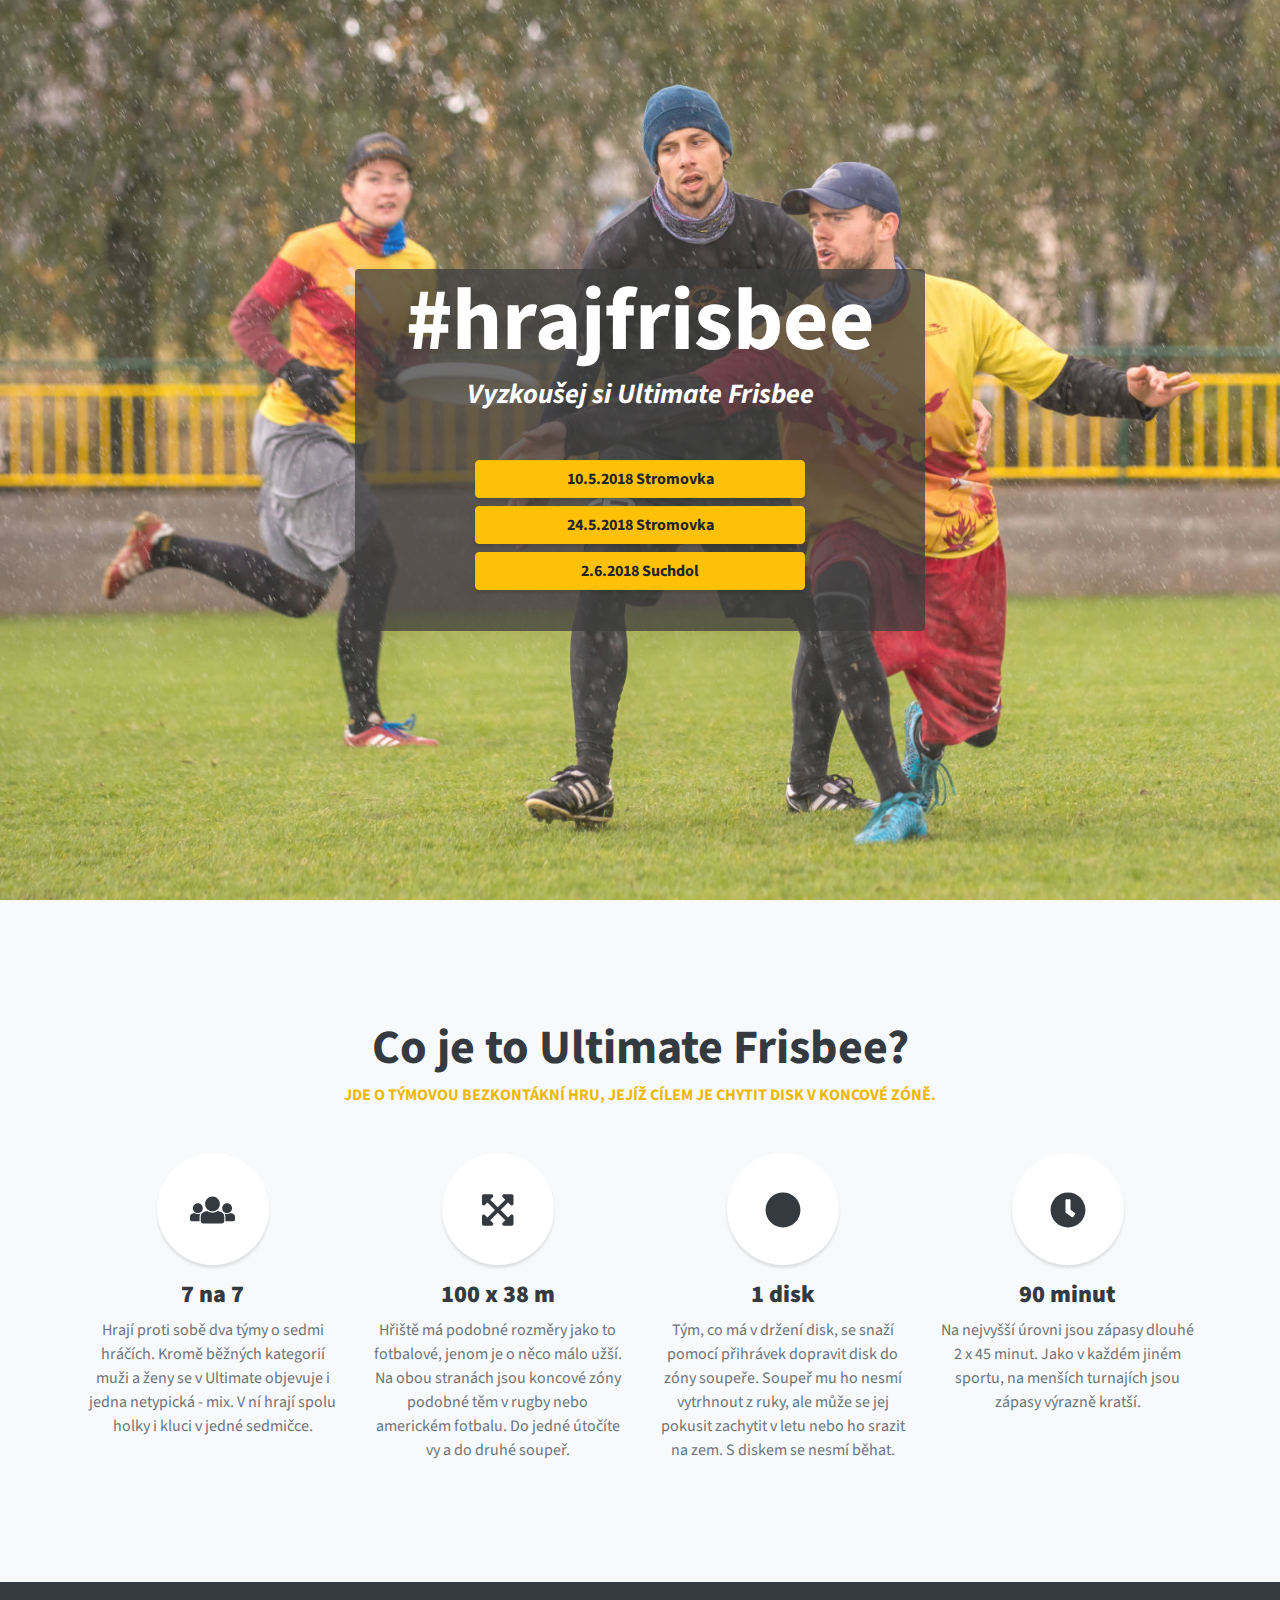
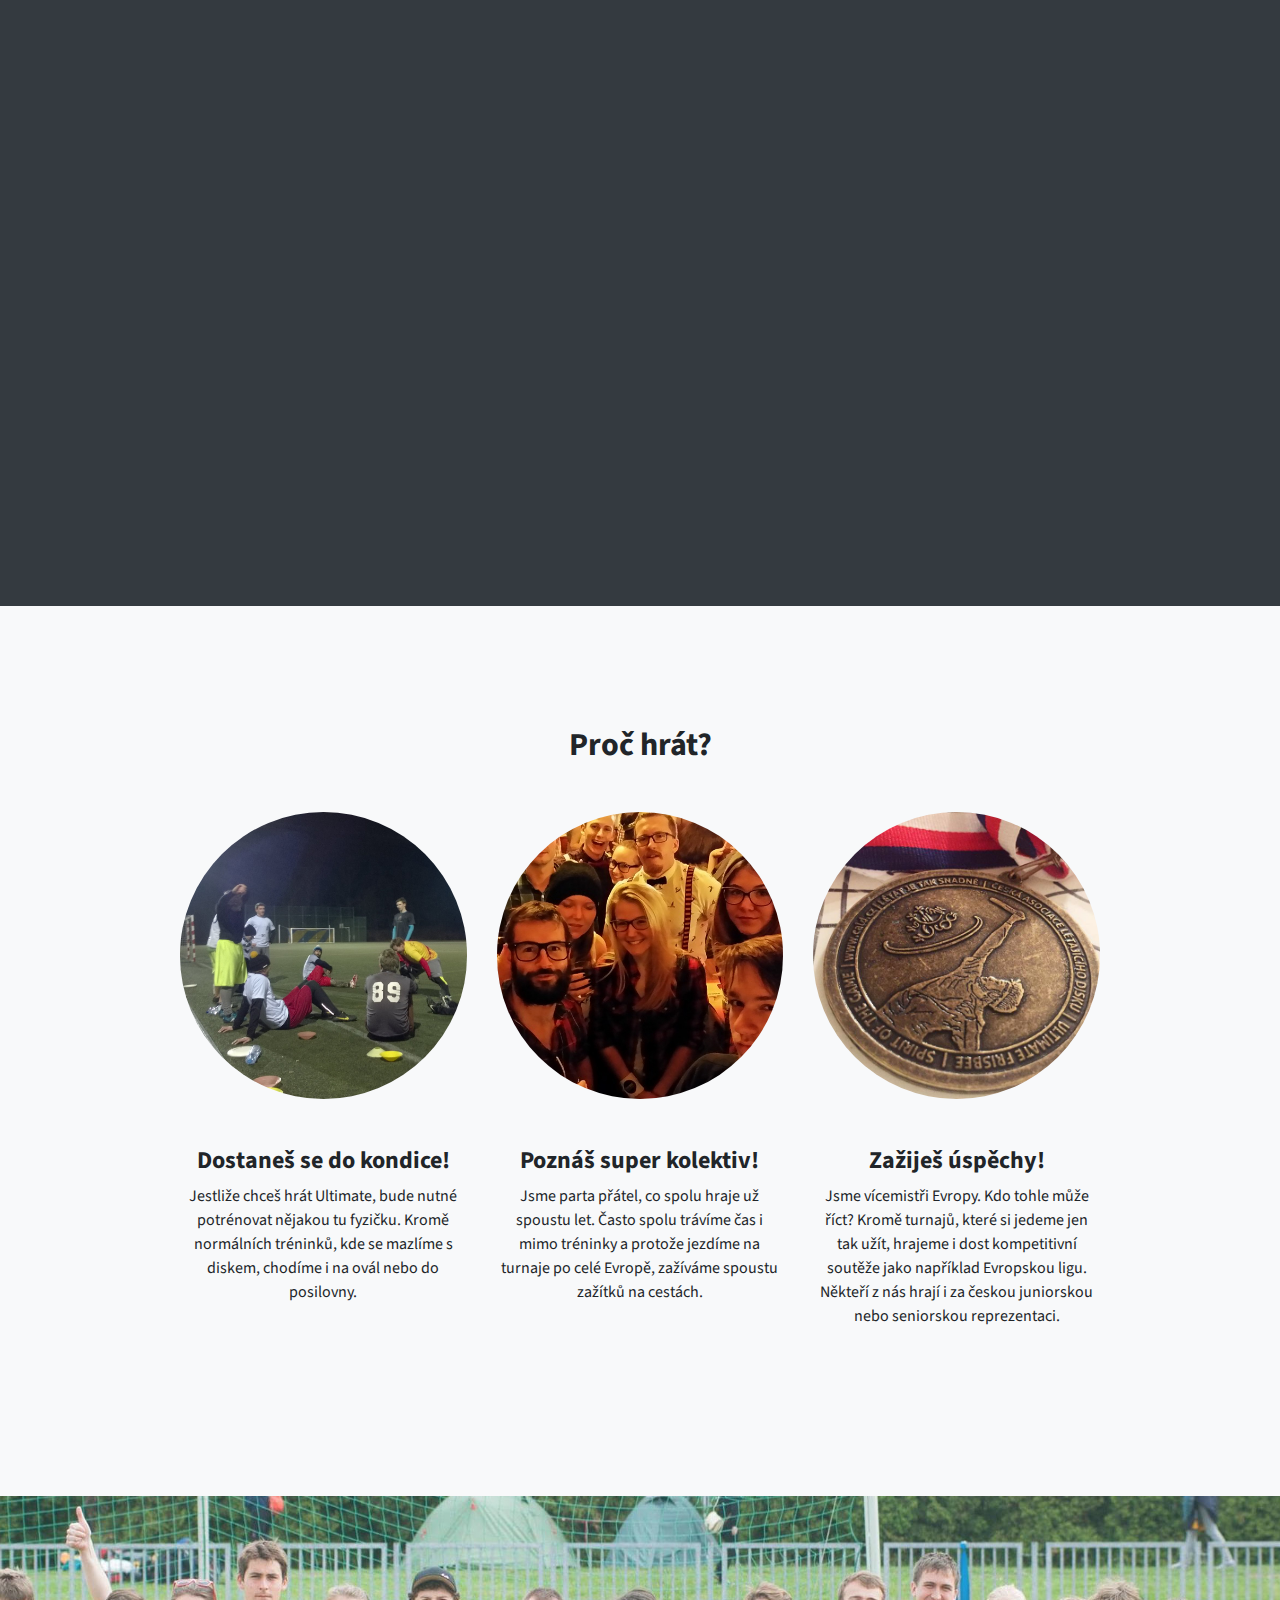
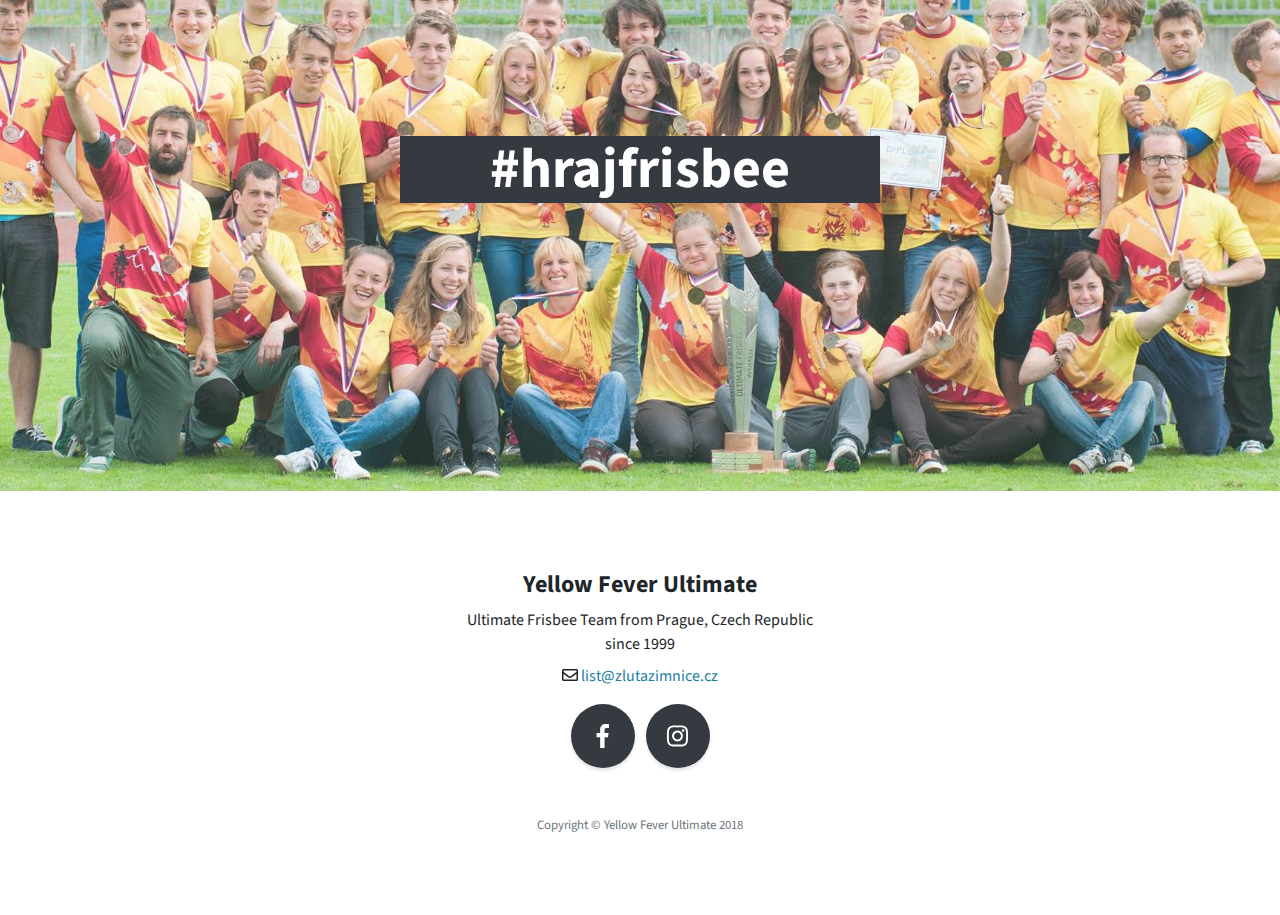
==== index.html @ 830d644f "Add sqlAlchemy database support for saving Prospects" ====
<!DOCTYPE html>
<html lang="en">

  <head>

    <meta charset="utf-8">
    <meta name="viewport" content="width=device-width, initial-scale=1, shrink-to-fit=no">
    <meta name="description" content="">
    <meta name="author" content="">

    <title>#hrajfrisbee</title>

    <!-- Bootstrap Core CSS -->
    <link href="vendor/bootstrap/css/bootstrap.min.css" rel="stylesheet">

    <!-- Custom Fonts -->
    <link href="vendor/font-awesome/css/font-awesome.min.css" rel="stylesheet" type="text/css">
    <link href="https://fonts.googleapis.com/css?family=Source+Sans+Pro:300,400,700,300italic,400italic,700italic" rel="stylesheet" type="text/css">

    <!-- Awesome icons -->
    <script defer src="js/fontawesome-all.js"></script>

    <!-- Custom CSS -->
    <link href="css/stylish-portfolio.min.css" rel="stylesheet">
    <link href="css/custom.css" rel="stylesheet">

  </head>

  <body id="page-top">
  
    <!-- Navigation -->
    <!-- <a class="menu-toggle rounded" href="#">
      <i class="fa fa-bars"></i>
    </a>
    <nav id="sidebar-wrapper">
      <ul class="sidebar-nav">
        <li class="sidebar-brand">
          <a class="js-scroll-trigger" href="#page-top">#hrajfrisbee</a>
        </li>
        <li class="sidebar-nav-item">
          <a class="js-scroll-trigger" href="#page-top">Home</a>
        </li>
        <li class="sidebar-nav-item">
          <a class="js-scroll-trigger" href="#about">About</a>
        </li>
        <li class="sidebar-nav-item">
          <a class="js-scroll-trigger" href="#services">Services</a>
        </li>
        <li class="sidebar-nav-item">
          <a class="js-scroll-trigger" href="#portfolio">Portfolio</a>
        </li>
        <li class="sidebar-nav-item">
          <a class="js-scroll-trigger" href="#contact">Contact</a>
        </li>
      </ul>
    </nav> -->

    <!-- Header -->
    <header class="masthead d-flex">
      <div class="container text-center text-white my-auto">
        <div class="row">
          <div class="col-lg-6 offset-lg-3 rounded" style="background-color: rgba(63, 63, 63, 0.75);">
            <h1 class="mb-1">#hrajfrisbee</h1>
            <h3 class="mb-5">
              <em>Vyzkoušej si Ultimate Frisbee</em>
            </h3>
            <!-- <a class="btn btn-dark btn-xl js-scroll-trigger" href="#about">Chci se zúčastnit</a> -->
            <h3 class="mt-5 col-md-8 offset-md-2">
              <button type="button" class="btn btn-warning btn-block" data-toggle="modal" data-target="#stromovka1">
                10.5.2018 Stromovka
              </button>
              <button type="button" class="btn btn-warning btn-block" data-toggle="modal" data-target="#stromovka2">
                24.5.2018 Stromovka
              </button>
              <button type="button" class="btn btn-warning btn-block" data-toggle="modal" data-target="#suchdol1">
                2.6.2018 Suchdol
              </button>
              <br>
            </h3>
           </div>
        </div>
      </div>
      <div class="overlay"></div>
    </header>

    <!-- About -->
    <section class="content-section bg-light text-dark text-center" id="about">
      <div class="container">
        <div class="content-section-heading">
          <h2>Co je to Ultimate Frisbee?</h2>
          <h3 class="text-secondary mb-5">Jde o týmovou bezkontákní hru, jejíž cílem je chytit disk v koncové zóně.</h3>
        </div>
        <div class="row">
          <div class="col-lg-3 col-md-6 mb-5 mb-lg-0">
            <span class="service-icon rounded-circle mx-auto mb-3 text-dark">
              <i class="fas fa-users"></i>
            </span>
            <h4>
              <strong>7 na 7</strong>
            </h4>
            <p class="text-muted mb-0">
              Hrají proti sobě dva týmy o sedmi hráčích. Kromě běžných kategorií muži a ženy se v Ultimate objevuje i jedna netypická - mix. V ní hrají spolu holky i kluci v jedné sedmičce.
            </p>
          </div>
          <div class="col-lg-3 col-md-6 mb-5 mb-lg-0">
            <span class="service-icon rounded-circle mx-auto mb-3 text-dark">
              <i class="fas fa-expand-arrows-alt"></i>
            </span>
            <h4>
              <strong>100 x 38 m</strong>
            </h4>
            <p class="text-muted mb-0">
              Hřiště má podobné rozměry jako to fotbalové, jenom je o něco málo užší. Na obou stranách jsou koncové zóny podobné těm v rugby nebo americkém fotbalu. Do jedné útočíte vy a do druhé soupeř.
              </p>
          </div>
          <div class="col-lg-3 col-md-6 mb-5 mb-md-0">
            <span class="service-icon rounded-circle mx-auto mb-3 text-dark">
              <i class="fas fa-circle"></i>
            </span>
            <h4>
              <strong>1 disk</strong>
            </h4>
            <p class="text-muted mb-0">
              Tým, co má v držení disk, se snaží pomocí přihrávek dopravit disk do zóny soupeře. Soupeř mu ho nesmí vytrhnout z ruky, ale může se jej pokusit zachytit v letu nebo ho srazit na zem. S diskem se nesmí běhat.
            </p>
          </div>
          <div class="col-lg-3 col-md-6">
            <span class="service-icon rounded-circle mx-auto mb-3 text-dark">
              <i class="fas fa-clock"></i>
            </span>
            <h4>
              <strong>90 minut</strong>
            </h4>
            <p class="text-muted mb-0">
              Na nejvyšší úrovni jsou zápasy dlouhé 2 x 45 minut. Jako v každém jiném sportu, na menších turnajích jsou zápasy výrazně kratší.
            </p>
          </div>
        </div>
      </div>
    </section>

    <!-- Video -->
    <section class="bg-dark">
      <div class="container">
        <div class="embed-responsive embed-responsive-16by9">
          <iframe class="embed-responsive-item" src="https://www.youtube.com/embed/16XW2Y6loco" allowfullscreen></iframe>
        </div>
      </div>
    </section>

    <!-- Why -->
    <section class="content-section bg-light" id="about">
      <div class="container text-center">
        <div class="row">
          <div class="col-lg-10 mx-auto">
            <h2 class="mb-5">Proč hrát?</h2>
            <div class="row">
              <div class="col-lg-4">
                <img class="rounded-circle img-fluid mb-5" src="img/trenink.jpg">
                <h4>Dostaneš se do kondice!</h4>
                <p class="mb-5">
                  Jestliže chceš hrát Ultimate, bude nutné potrénovat nějakou tu fyzičku. Kromě normálních tréninků, kde se mazlíme s diskem, chodíme i na ovál nebo do posilovny.
                </p>
              </div>
              <div class="col-lg-4">
              <img class="rounded-circle img-fluid mb-5" src="img/party.jpg">
                <h4>Poznáš super kolektiv!</h4>
                <p class="mb-5">
                  Jsme parta přátel, co spolu hraje už spoustu let. Často spolu trávíme čas i mimo tréninky a protože jezdíme na turnaje po celé Evropě, zažíváme spoustu zažítků na cestách.
                </p>
              </div>
              <div class="col-lg-4">
              <img class="rounded-circle img-fluid mb-5" src="img/medal.jpg">
                <h4>Zažiješ úspěchy!</h4>
                <p class="mb-5">
                  Jsme vícemistři Evropy. Kdo tohle může říct? Kromě turnajů, které si jedeme jen tak užít, hrajeme i dost kompetitivní soutěže jako například Evropskou ligu. Někteří z nás hrají i za českou juniorskou nebo seniorskou reprezentaci.
                </p>
              </div>
            </div>
          </div>
        </div>
      </div>
    </section>

    <!-- Callout -->
    <section class="callout">
      <div class="container text-center">
        <h2 class="mx-auto mb-5 bg-dark text-white">#hrajfrisbee</h2>
      </div>
    </section>

    <!-- Footer -->
    <footer class="footer text-center">
      <div class="container">
        <h4>Yellow Fever Ultimate</h4>
        <p class="mb-2">Ultimate Frisbee Team from Prague, Czech Republic<br>since 1999<br></p>
        <p class="mb-3"><i class="far fa-envelope"></i> <a href="mailto:list@zlutazimnice.cz">list@zlutazimnice.cz</a></p>
        <ul class="list-inline mb-5">
          <li class="list-inline-item">
            <a class="social-link rounded-circle text-white bg-dark" href="https://www.facebook.com/yellowfeverultimate/" target="_blank">
              <i class="fab fa-facebook-f"></i>
            </a>
          </li>
          <li class="list-inline-item">
            <a class="social-link rounded-circle text-white bg-dark" href="https://www.instagram.com/yellowfeverultimate/" target="_blank">
              <i class="fab fa-instagram"></i>
            </a>
          </li>
        </ul>
        <p class="text-muted small mb-0">Copyright &copy; Yellow Fever Ultimate 2018</p>
      </div>
    </footer>

    <!-- Scroll to Top Button-->
    <a class="scroll-to-top rounded js-scroll-trigger" href="#page-top">
      <i class="fa fa-angle-up"></i>
    </a>

    <!-- Bootstrap core JavaScript -->
    <script src="vendor/jquery/jquery.min.js"></script>
    <script src="vendor/bootstrap/js/bootstrap.bundle.min.js"></script>

    <!-- Plugin JavaScript -->
    <script src="vendor/jquery-easing/jquery.easing.min.js"></script>

    <!-- Custom scripts for this template -->
    <script src="js/stylish-portfolio.min.js"></script>

  </body>

  <!-- Modals -->
  <div class="modal fade" id="stromovka1" tabindex="-1" role="dialog">
    <div class="modal-dialog" role="document">
      <form method="POST" action="/wanna-play">
        <div class="modal-content">
          <div class="modal-header">
            <h5 class="modal-title">Událost</h5>
            <button type="button" class="close" data-dismiss="modal" aria-label="Close">
              <span aria-hidden="true">&times;</span>
            </button>
          </div>
          <div class="modal-body">
            TODO: Detail akce + mapa
            <hr>
            <div class="form-group">
              <label>Email</label>
              <input type="email" class="form-control" name="email">
            </div>
            <div class="form-group">
              <label>Věk</label>
              <input type="number" min="1" max="99" class="form-control" name="age">
            </div>
            <div class="form-group">
              <label>Jsem</label>
              <div class="radio">
                <label>
                  <input type="radio" name="gender" id="girl" value="girl" checked="">holka</label>
              </div>
              <div class="radio">
                <label>
                <input type="radio" name="gender" id="boy" value="boy">kluk</label>
              </div>
            </div>
          </div>
          <div class="modal-footer">
            <button type="submit" class="btn btn-dark">Přihlásit se</button>
          </div>
        </div>
      </form>
    </div>
  </div>

</html>
---- css/stylish-portfolio.min.css ----
body,html{width:100%;height:100%}body{font-family:'Source Sans Pro'}.btn-xl{padding:1.25rem 2.5rem}.content-section{padding-top:7.5rem;padding-bottom:7.5rem}.content-section-heading h2{font-size:3rem}.content-section-heading h3{font-size:1rem;text-transform:uppercase}h1,h2,h3,h4,h5,h6{font-weight:700}.text-faded{color:rgba(255,255,255,.7)}.map{height:30rem}@media (max-width:992px){.map{height:75%}}.map iframe{pointer-events:none}.scroll-to-top{position:fixed;right:15px;bottom:15px;display:none;width:50px;height:50px;text-align:center;color:#fff;background:rgba(52,58,64,.5);line-height:45px}.scroll-to-top:focus,.scroll-to-top:hover{color:#fff}.scroll-to-top:hover{background:#343a40}.scroll-to-top i{font-weight:800}.masthead{min-height:30rem;position:relative;display:table;width:100%;height:auto;padding-top:8rem;padding-bottom:8rem;background:linear-gradient(90deg,rgba(255,255,255,.1) 0,rgba(255,255,255,.1) 100%),url(../img/bg-masthead.jpg);background-position:center center;background-repeat:no-repeat;background-size:cover}.masthead h1{font-size:4rem;margin:0;padding:0}@media (min-width:992px){.masthead{height:100vh}.masthead h1{font-size:5.5rem}}#sidebar-wrapper{position:fixed;z-index:2;right:0;width:250px;height:100%;-webkit-transition:all .4s ease 0s;-moz-transition:all .4s ease 0s;-ms-transition:all .4s ease 0s;-o-transition:all .4s ease 0s;transition:all .4s ease 0s;transform:translateX(250px);background:#1d809f;border-left:1px solid rgba(255,255,255,.1)}.sidebar-nav{position:absolute;top:0;width:250px;margin:0;padding:0;list-style:none}.sidebar-nav li.sidebar-nav-item a{display:block;text-decoration:none;color:#fff;padding:15px}.sidebar-nav li a:hover{text-decoration:none;color:#fff;background:rgba(255,255,255,.2)}.sidebar-nav li a:active,.sidebar-nav li a:focus{text-decoration:none}.sidebar-nav>.sidebar-brand{font-size:1.2rem;background:rgba(52,58,64,.1);height:80px;line-height:50px;padding-top:15px;padding-bottom:15px;padding-left:15px}.sidebar-nav>.sidebar-brand a{color:#fff}.sidebar-nav>.sidebar-brand a:hover{color:#fff;background:0 0}#sidebar-wrapper.active{right:250px;width:250px;-webkit-transition:all .4s ease 0s;-moz-transition:all .4s ease 0s;-ms-transition:all .4s ease 0s;-o-transition:all .4s ease 0s;transition:all .4s ease 0s}.menu-toggle{position:fixed;right:15px;top:15px;width:50px;height:50px;text-align:center;color:#fff;background:rgba(52,58,64,.5);line-height:50px;z-index:999}.menu-toggle:focus,.menu-toggle:hover{color:#fff}.menu-toggle:hover{background:#343a40}.service-icon{background-color:#fff;color:#1d809f;height:7rem;width:7rem;display:block;line-height:7.5rem;font-size:2.25rem;box-shadow:0 3px 3px 0 rgba(0,0,0,.1)}.callout{padding:15rem 0;background:linear-gradient(90deg,rgba(255,255,255,.1) 0,rgba(255,255,255,.1) 100%),url(../img/bg-callout.jpg);background-position:center center;background-repeat:no-repeat;background-size:cover}.callout h2{font-size:3.5rem;font-weight:700;display:block;max-width:30rem}.portfolio-item{display:block;position:relative;overflow:hidden;max-width:530px;margin:auto auto 1rem}.portfolio-item .caption{display:flex;height:100%;width:100%;background-color:rgba(33,37,41,.2);position:absolute;top:0;bottom:0;z-index:1}.portfolio-item .caption .caption-content{color:#fff;margin:auto 2rem 2rem}.portfolio-item .caption .caption-content h2{font-size:.8rem;text-transform:uppercase}.portfolio-item .caption .caption-content p{font-weight:300;font-size:1.2rem}@media (min-width:992px){.portfolio-item{max-width:none;margin:0}.portfolio-item .caption{-webkit-transition:-webkit-clip-path .25s ease-out,background-color .7s;-webkit-clip-path:inset(0);clip-path:inset(0)}.portfolio-item .caption .caption-content{transition:opacity .25s;margin-left:5rem;margin-right:5rem;margin-bottom:5rem}.portfolio-item img{-webkit-transition:-webkit-clip-path .25s ease-out;-webkit-clip-path:inset(-1px);clip-path:inset(-1px)}.portfolio-item:hover img{-webkit-clip-path:inset(2rem);clip-path:inset(2rem)}.portfolio-item:hover .caption{background-color:rgba(29,128,159,.9);-webkit-clip-path:inset(2rem);clip-path:inset(2rem)}}footer.footer{padding-top:5rem;padding-bottom:5rem}footer.footer .social-link{display:block;height:4rem;width:4rem;line-height:4.3rem;font-size:1.5rem;background-color:#1d809f;transition:background-color .15s ease-in-out;box-shadow:0 3px 3px 0 rgba(0,0,0,.1)}footer.footer .social-link:hover{background-color:#155d74;text-decoration:none}a{color:#1d809f}a:active,a:focus,a:hover{color:#155d74}.btn-primary{background-color:#1d809f!important;border-color:#1d809f!important;color:#fff!important}.btn-primary:active,.btn-primary:focus,.btn-primary:hover{background-color:#155d74!important;border-color:#155d74!important}.btn-secondary{background-color:#ecb807!important;border-color:#ecb807!important;color:#fff!important}.btn-secondary:active,.btn-secondary:focus,.btn-secondary:hover{background-color:#ba9106!important;border-color:#ba9106!important}.btn-dark{color:#fff!important}.btn{box-shadow:0 3px 3px 0 rgba(0,0,0,.1);font-weight:700}.bg-primary{background-color:#1d809f!important}.text-primary{color:#1d809f!important}.text-secondary{color:#ecb807!important}
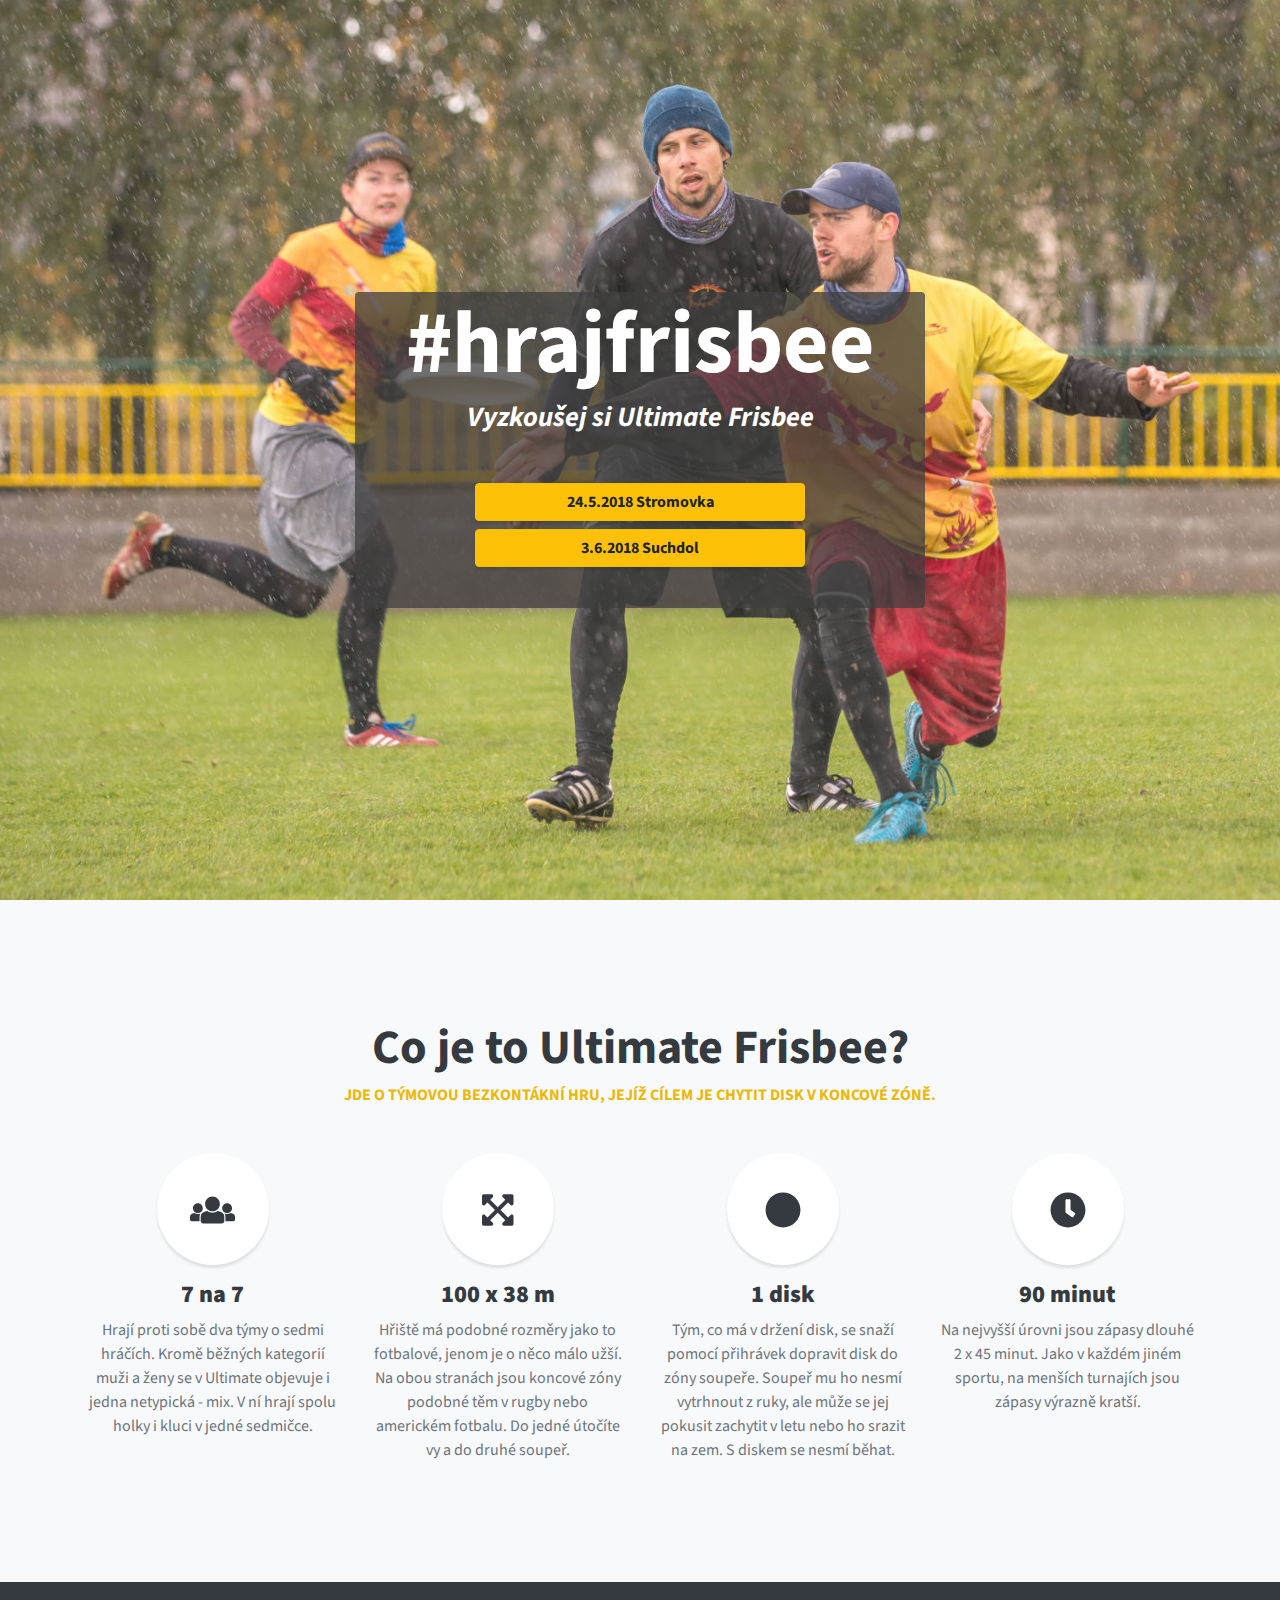
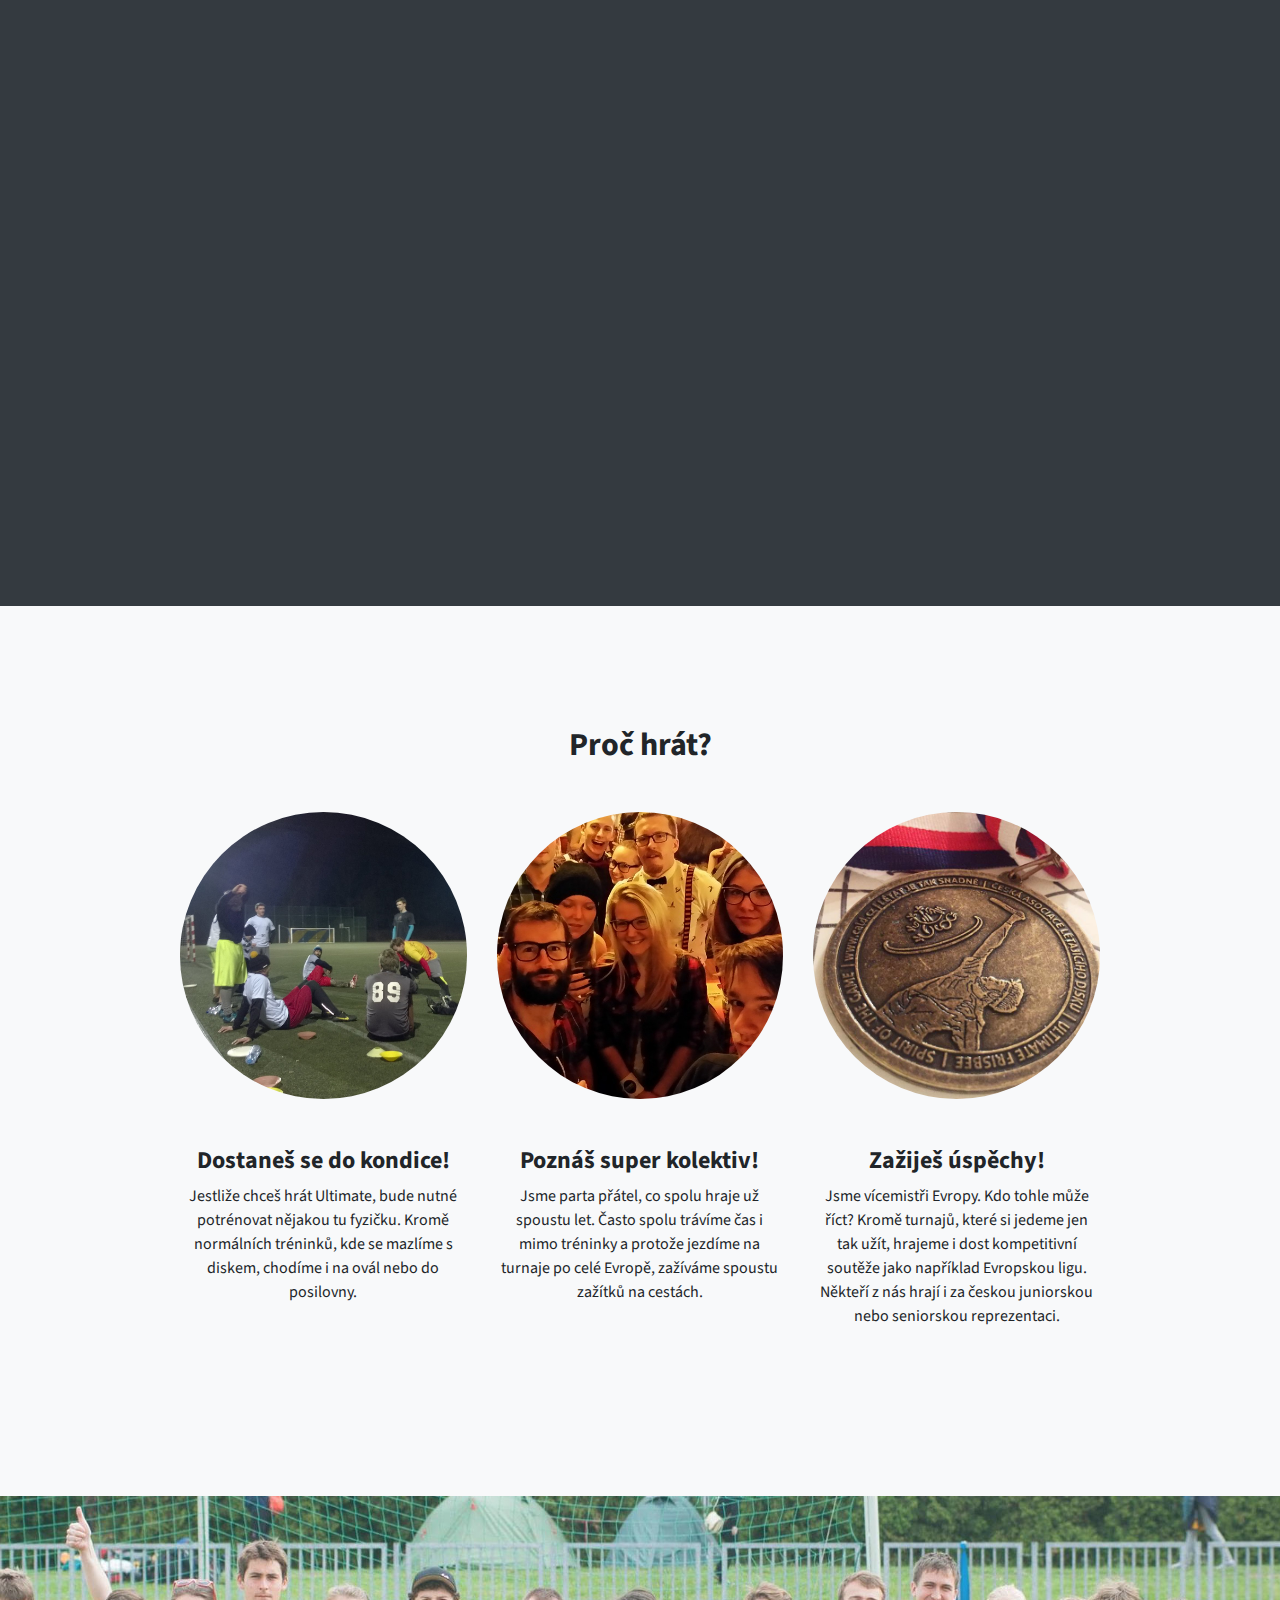
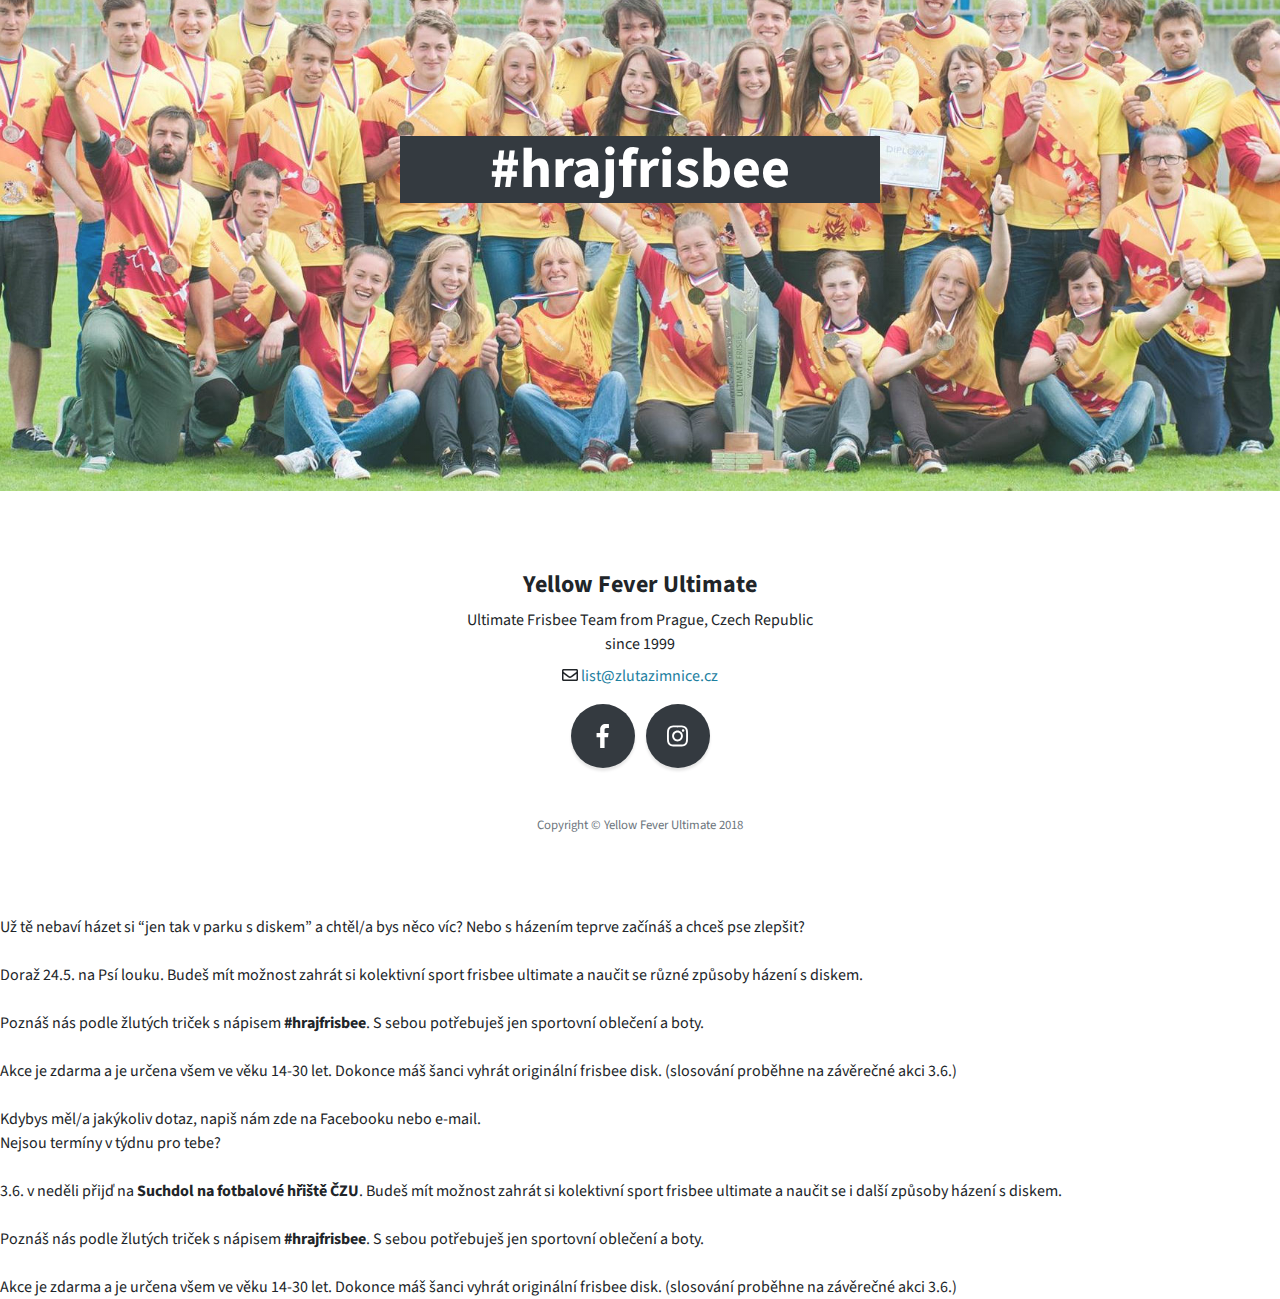
==== commit b1be72eb: "Send email to prospect, display thank you page after registration" ====
--- a/index.html
+++ b/index.html
@@ -66,14 +66,15 @@
             </h3>
             <!-- <a class="btn btn-dark btn-xl js-scroll-trigger" href="#about">Chci se zúčastnit</a> -->
             <h3 class="mt-5 col-md-8 offset-md-2">
-              <button type="button" class="btn btn-warning btn-block" data-toggle="modal" data-target="#stromovka1">
+                <!--
+                <button type="button" class="btn btn-warning btn-block" data-toggle="modal" data-target="#event-registration" data-for-event="10.5.2018: Stromovka">
                 10.5.2018 Stromovka
-              </button>
-              <button type="button" class="btn btn-warning btn-block" data-toggle="modal" data-target="#stromovka2">
+              </button>-->
+              <button type="button" class="btn btn-warning btn-block" data-toggle="modal" data-target="#event-registration" data-for-event="24.5.2018: Stromovka">
                 24.5.2018 Stromovka
               </button>
-              <button type="button" class="btn btn-warning btn-block" data-toggle="modal" data-target="#suchdol1">
-                2.6.2018 Suchdol
+              <button type="button" class="btn btn-warning btn-block" data-toggle="modal" data-target="#event-registration" data-for-event="3.6.2018: Suchdol (hřiště ČZU)">
+                3.6.2018 Suchdol
               </button>
               <br>
             </h3>
@@ -229,45 +230,164 @@
   </body>
 
   <!-- Modals -->
-  <div class="modal fade" id="stromovka1" tabindex="-1" role="dialog">
-    <div class="modal-dialog" role="document">
-      <form method="POST" action="/wanna-play">
-        <div class="modal-content">
-          <div class="modal-header">
-            <h5 class="modal-title">Událost</h5>
-            <button type="button" class="close" data-dismiss="modal" aria-label="Close">
-              <span aria-hidden="true">&times;</span>
-            </button>
-          </div>
-          <div class="modal-body">
-            TODO: Detail akce + mapa
-            <hr>
-            <div class="form-group">
-              <label>Email</label>
-              <input type="email" class="form-control" name="email">
+
+  <div class="modal fade" id="thankYou" tabindex="-1" role="dialog" aria-labelledby="exampleModalCenterTitle"
+       aria-hidden="true">
+      <div class="modal-dialog modal-dialog-centered" role="document">
+          <div class="modal-content">
+              <div class="modal-header">
+                  <h5 class="modal-title" id="exampleModalLongTitle">Děkujeme za registraci</h5>
+                  <button type="button" class="close" data-dismiss="modal" aria-label="Close">
+                      <span aria-hidden="true">&times;</span>
+                  </button>
+              </div>
+              <div class="modal-body">
+                  Děkujeme za vaší registraci na událost. <br>
+                  Sledujte nás na facebooku: <a href="https://www.facebook.com/hrajfrisbee.cz/">https://www.facebook.com/hrajfrisbee.cz/</a><br>
+              </div>
+          </div>
+      </div>
+  </div>
+
+
+  <div class="modal fade" id="event-registration" tabindex="-1" role="dialog">
+    <div class="modal-dialog modal-lg" role="document">
+        <form method="POST" action="/wanna-play">
+            <div class="modal-content">
+                <div class="modal-header">
+                    <h5 class="modal-title">Událost</h5>
+                    <button type="button" class="close" data-dismiss="modal" aria-label="Close">
+                        <span aria-hidden="true">&times;</span>
+                    </button>
+                </div>
+                <div class="modal-body">
+                    <div class="container">
+                        <div class="row">
+                            <div class="col-lg-6">
+                                <span id="event_description"></span>
+                            </div>
+                            <div class="col-lg-6">
+                                <span id="event_map"></span>
+                            </div>
+                        </div>
+                        <div class="row"><br><br></div>
+                        <div class="row">
+                            <div class="col-lg-8 offset-lg-1">
+                                <h2>registrace na akci</h2>
+                                <hr>
+                                <div class="form-group">
+                                    <label>Akce:</label>
+                                    <select class="form-control" id="for_event" name="for_event">
+                                        <!--<option value="10.5.2018: Stromovka">10.5.2018: Stromovka</option>-->
+                                        <option value="24.5.2018: Stromovka">24.5.2018: Stromovka</option>
+                                        <option value="3.6.2018: Suchdol (hřiště ČZU)">3.6.2018: Suchdol (hřiště ČZU)
+                                        </option>
+                                    </select>
+                                </div>
+                                <div class="form-group">
+                                    <label>Email</label>
+                                    <input type="email" class="form-control" name="email">
+                                </div>
+                                <div class="form-group">
+                                    <label>Věk</label>
+                                    <input type="number" min="1" max="99" class="form-control" name="age">
+                                </div>
+                                <div class="form-group">
+                                    <label>Jsem</label>
+                                    <div class="radio">
+                                        <label>
+                                            <input type="radio" name="gender" id="girl" value="girl" checked="">
+                                            holka</label>
+                                    </div>
+                                    <div class="radio">
+                                        <label>
+                                            <input type="radio" name="gender" id="boy" value="boy"> kluk</label>
+                                    </div>
+                                </div>
+                                <input type="hidden" name="event_date">
+                                <input type="hidden" name="event_time">
+                                <input type="hidden" name="event_location_details">
+                            </div>
+
+                        </div>
+                    </div>
+                    <div class="modal-footer">
+                        <button type="submit" class="btn btn-dark">Přihlásit se</button>
+                    </div>
+                </div>
             </div>
-            <div class="form-group">
-              <label>Věk</label>
-              <input type="number" min="1" max="99" class="form-control" name="age">
-            </div>
-            <div class="form-group">
-              <label>Jsem</label>
-              <div class="radio">
-                <label>
-                  <input type="radio" name="gender" id="girl" value="girl" checked="">holka</label>
-              </div>
-              <div class="radio">
-                <label>
-                <input type="radio" name="gender" id="boy" value="boy">kluk</label>
-              </div>
-            </div>
-          </div>
-          <div class="modal-footer">
-            <button type="submit" class="btn btn-dark">Přihlásit se</button>
-          </div>
-        </div>
-      </form>
+        </form>
     </div>
   </div>
 
+
+  <script language="javascript">
+    $( document ).ready(function() {
+        events = {
+            '24.5.2018: Stromovka': {
+                'description': $('#description-24-5').html(),
+                'date': '24.5.2018',
+                'time': '17:00',
+                'location_details': 'na Psí louce ve stromovce',
+                'map': '<iframe src="https://www.google.com/maps/embed?pb=!1m18!1m12!1m3!1d2558.9693489572423!2d14.407030415718936!3d50.10558067942919!2m3!1f0!2f0!3f0!3m2!1i1024!2i768!4f13.1!3m3!1m2!1s0x470b9528311ed303%3A0xc17f42f067d6914b!2sPs%C3%AD+louka!5e0!3m2!1sen!2scz!4v1523565693851" height="400" frameborder="0" style="border:0" allowfullscreen></iframe>'
+            },
+            '3.6.2018: Suchdol (hřiště ČZU)': {
+                'description': $('#description-03-06').html(),
+                'date': '3.6.2018',
+                'time': '10:00',
+                'location_details': 'na fotbalovém hřišti ČZU na Suchdole',
+                'map': '<iframe src="https://www.google.com/maps/embed?pb=!1m18!1m12!1m3!1d2557.674896001035!2d14.37487196587895!3d50.129805179432466!2m3!1f0!2f0!3f0!3m2!1i1024!2i768!4f13.1!3m3!1m2!1s0x0%3A0x6d8487fc08bb6f0e!2sSuchdol+Sportcentrum+CZU!5e0!3m2!1sen!2scz!4v1523566219614" height="400" frameborder="0" style="border:0" allowfullscreen></iframe>'
+            },
+        }
+        console.log( "ready!" );
+        $("[data-target='#event-registration']").bind("click", function(){
+           //console.assert(false);
+           $("#for_event").val($(this).data('forEvent'));
+           // fill event_description and event_map components here
+           $("#event_description").html(events[$(this).data('forEvent')]['description'])
+           $("#event_map").html((events[$(this).data('forEvent')]['map']));
+           $('input[name=event_date]').val(events[$(this).data('forEvent')]['date'])
+           $('input[name=event_time]').val(events[$(this).data('forEvent')]['time'])
+           $('input[name=event_location_details]').val(events[$(this).data('forEvent')]['location_details'])
+        });
+
+
+        $("#for_event").bind("change", function(){
+           $("#event_description").html(events[$(this).val()]['description'])
+           $("#event_map").html((events[$(this).val()]['map']));
+           $('input[name=event_date]').val(events[$(this).data('forEvent')]['date'])
+           $('input[name=event_time]').val(events[$(this).data('forEvent')]['time'])
+           $('input[name=event_location_details]').val(events[$(this).data('forEvent')]['location_details'])
+        });
+
+
+        // Show thank you page if it should be shown
+        if (window.location.href.includes("#thank-you")) {
+            $('#thankYou').modal('show')
+            //$('#event-registration').modal('show')
+        }
+    });
+  </script>
+
+<div id="description-24-5" class="hidden">
+    Už tě nebaví házet si “jen tak v parku s diskem” a chtěl/a bys něco víc? Nebo s házením teprve začínáš a chceš pse zlepšit?
+    <br><br>
+    Doraž 24.5. na Psí louku. Budeš mít možnost zahrát si kolektivní sport frisbee ultimate a naučit se různé způsoby házení s diskem.
+    <br><br>
+    Poznáš nás podle žlutých triček s nápisem <b>#hrajfrisbee</b>. S sebou potřebuješ jen sportovní oblečení a boty.
+    <br><br>
+    Akce je zdarma a je určena všem ve věku 14-30 let.  Dokonce máš šanci vyhrát originální frisbee disk. (slosování proběhne na závěrečné akci 3.6.)
+    <br><br>
+    Kdybys měl/a jakýkoliv dotaz, napiš nám zde na Facebooku nebo e-mail.
+</div>
+
+<div id="description-03-06" class="hidden">
+Nejsou termíny v týdnu pro tebe?
+<br><br>
+    3.6. v neděli přijď na <b>Suchdol na fotbalové hřiště ČZU</b>. Budeš mít možnost zahrát si kolektivní sport frisbee ultimate a naučit se i další způsoby házení s diskem.
+<br><br>
+    Poznáš nás podle žlutých triček s nápisem <b>#hrajfrisbee</b>. S sebou potřebuješ jen sportovní oblečení a boty.
+<br><br>
+Akce je zdarma a je určena všem ve věku 14-30 let.  Dokonce máš šanci vyhrát originální frisbee disk. (slosování proběhne na závěrečné akci 3.6.)
+</div>
 </html>
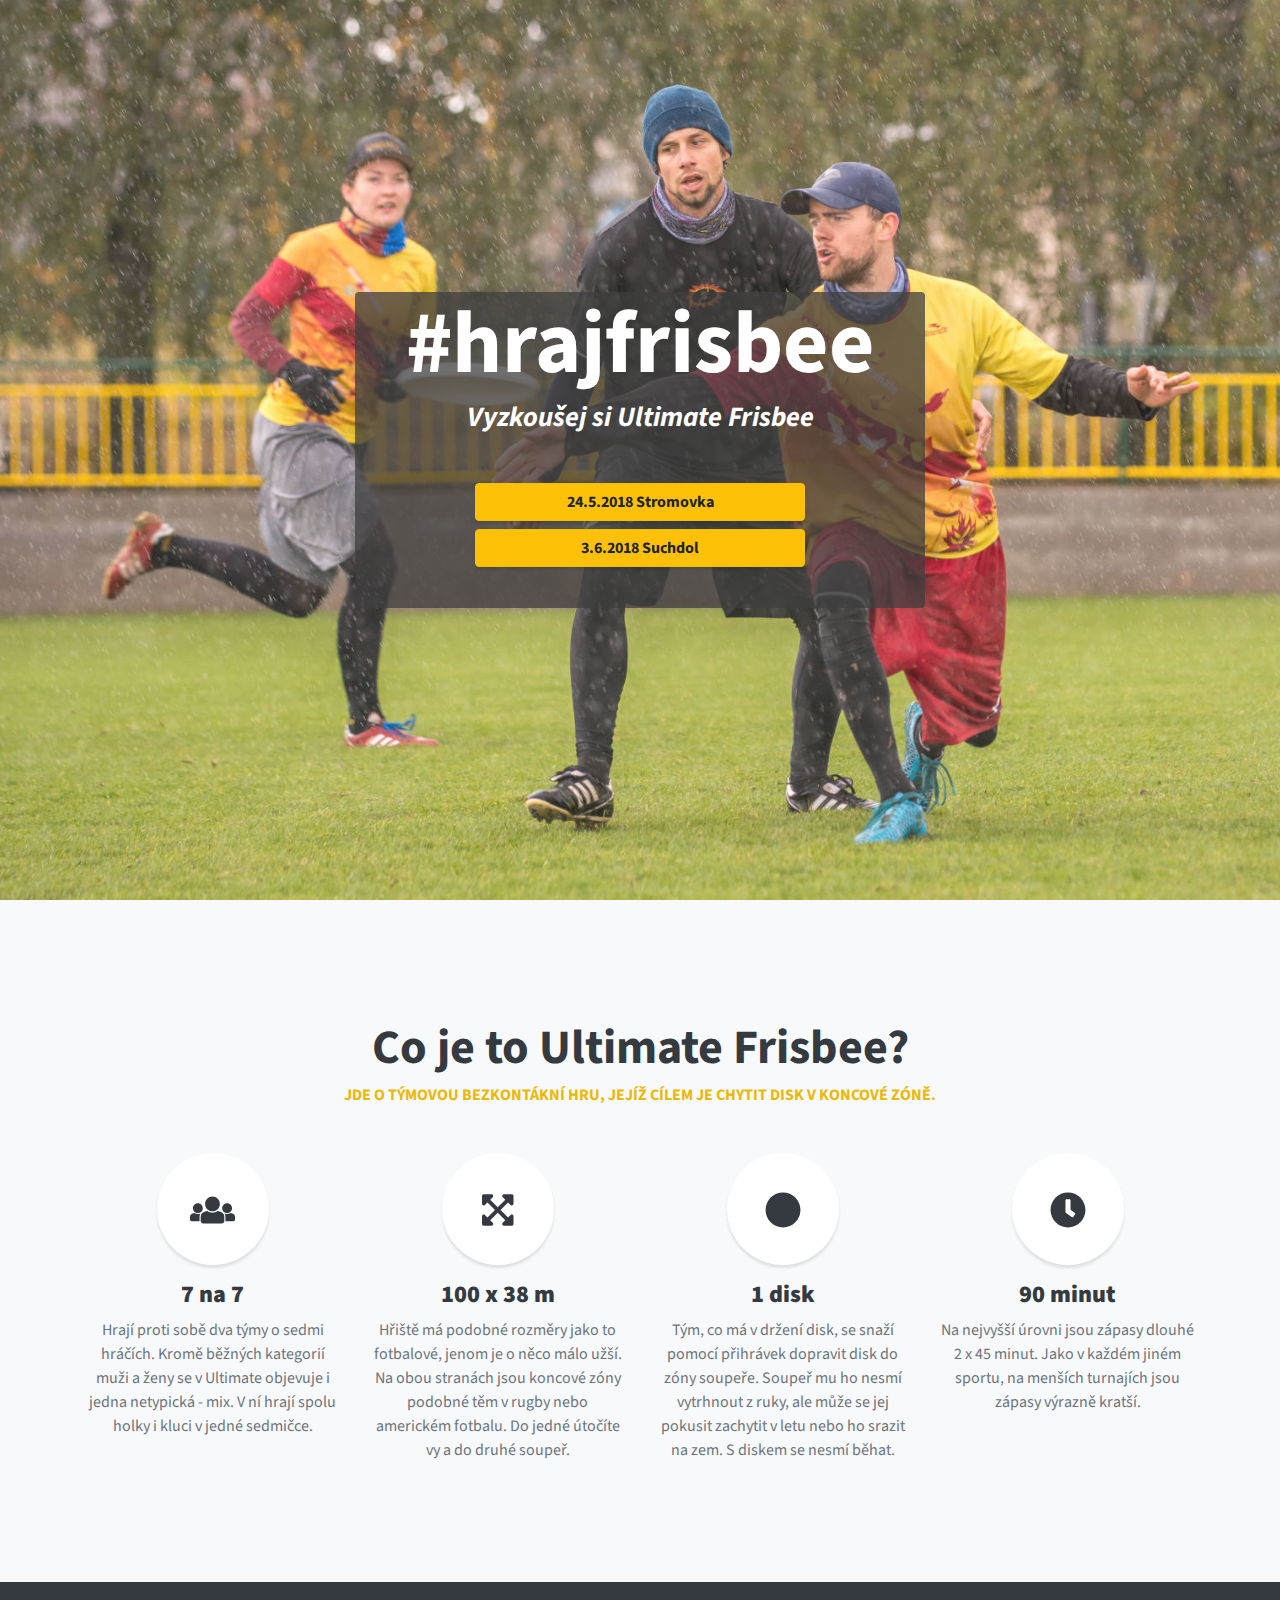
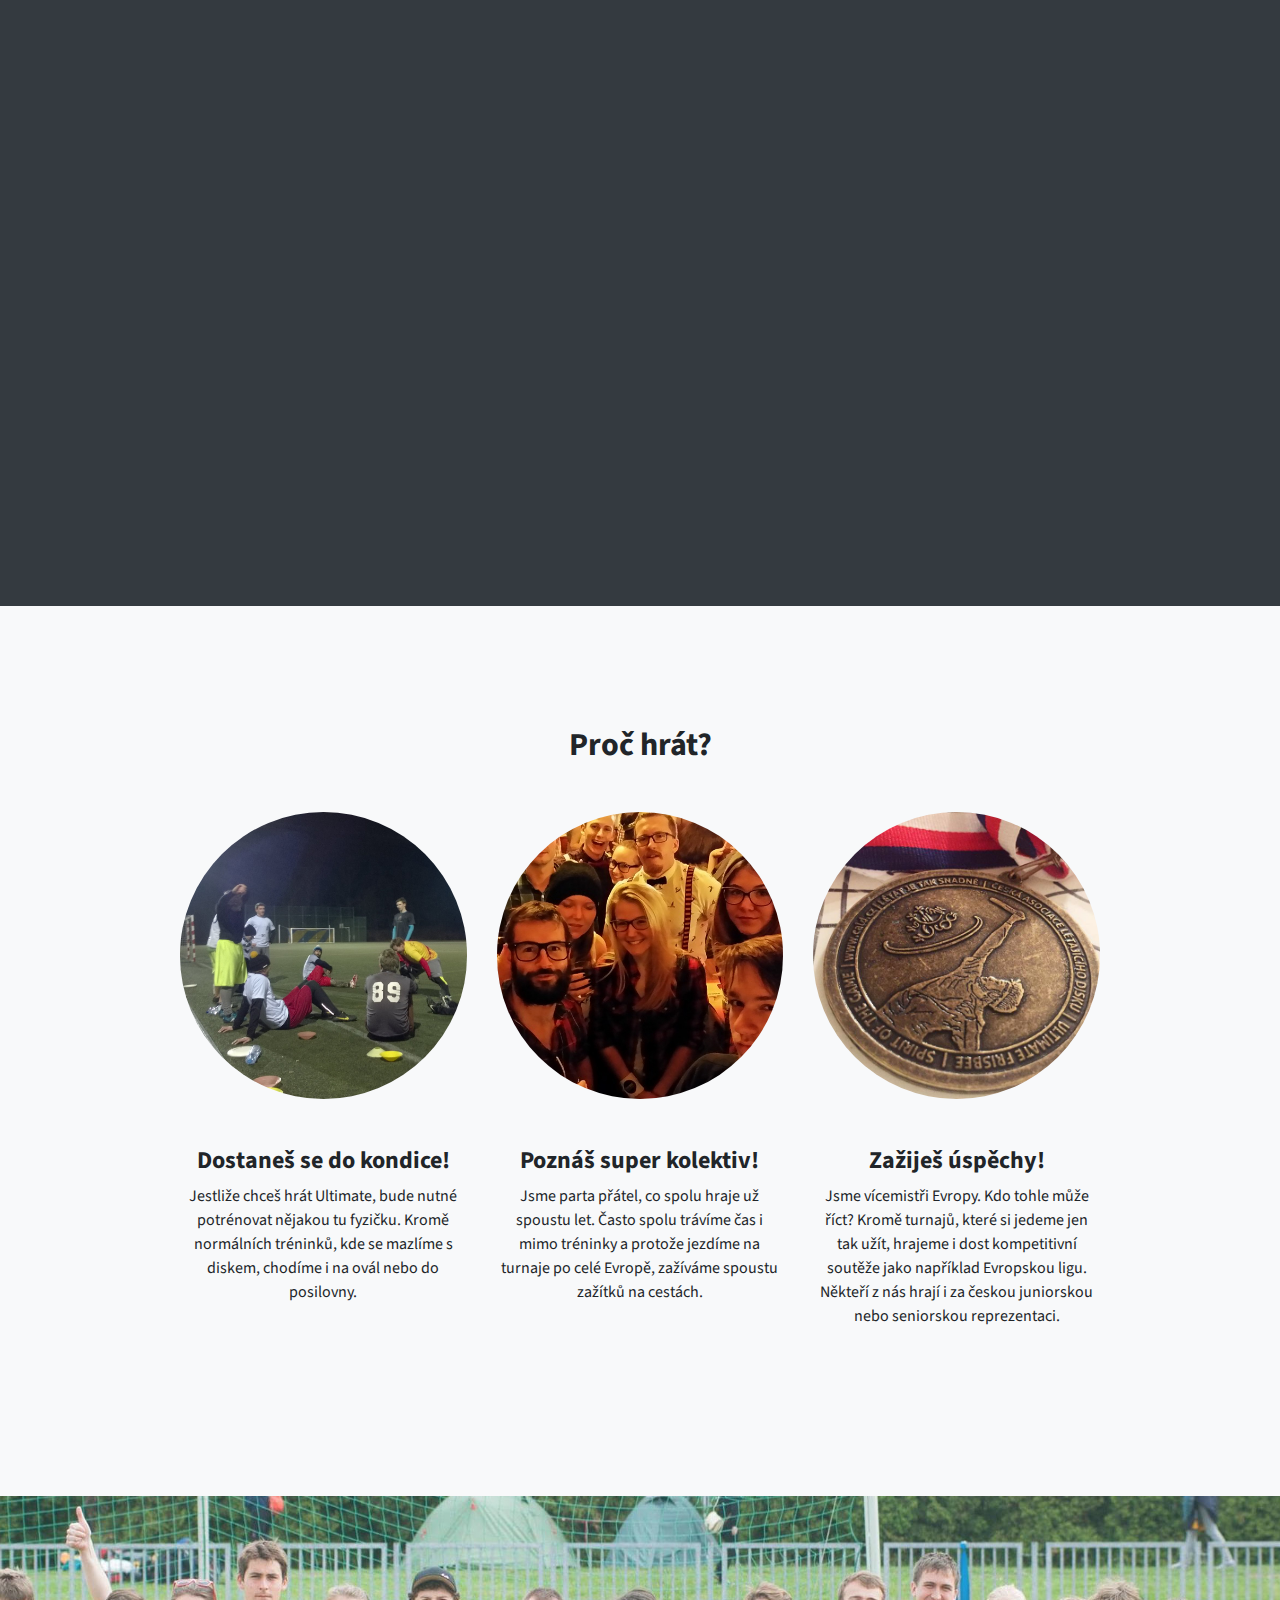
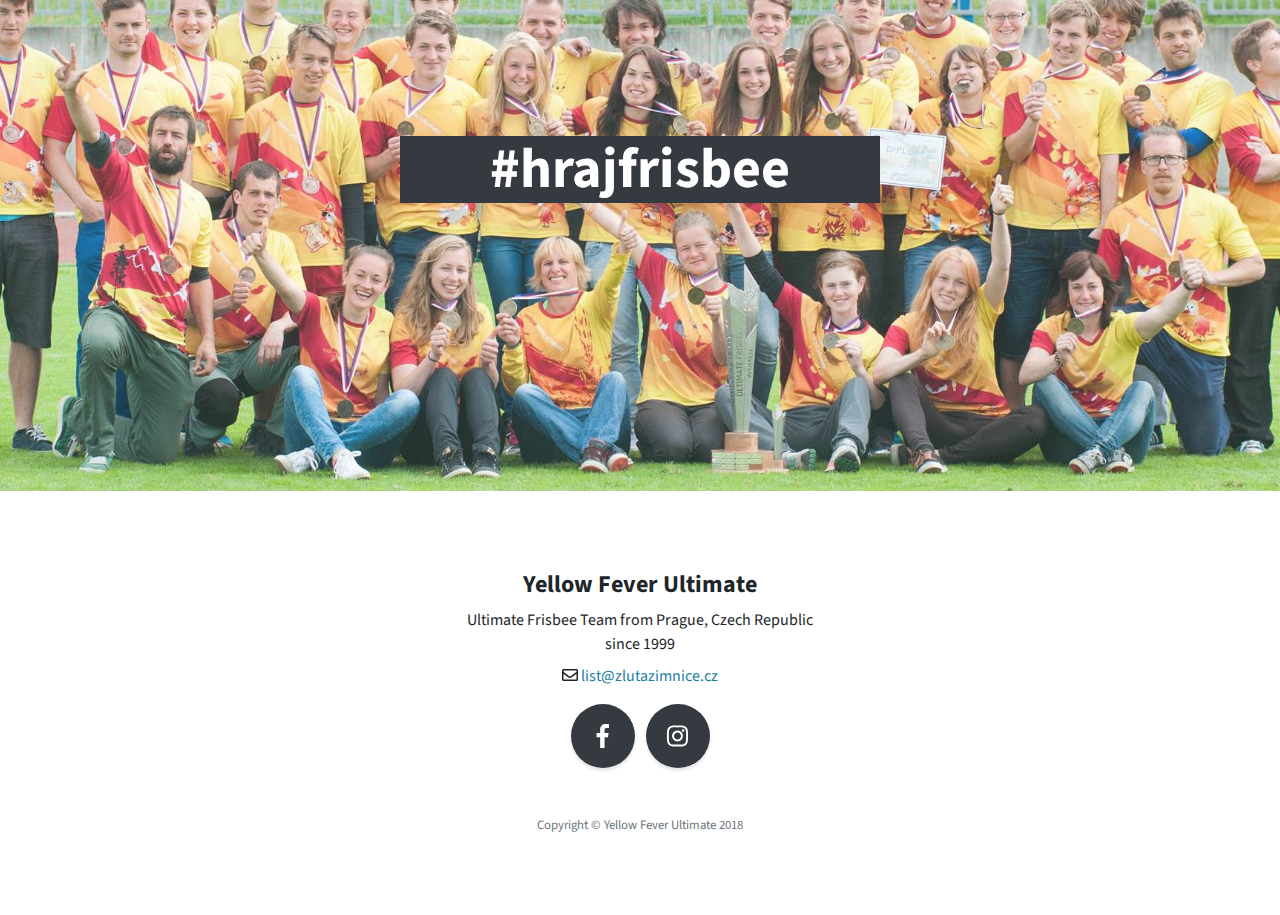
==== commit a6031b96: "Correctly hide divs with content for JS" ====
--- a/index.html
+++ b/index.html
@@ -369,7 +369,7 @@
     });
   </script>
 
-<div id="description-24-5" class="hidden">
+<div id="description-24-5" class="d-none">
     Už tě nebaví házet si “jen tak v parku s diskem” a chtěl/a bys něco víc? Nebo s házením teprve začínáš a chceš pse zlepšit?
     <br><br>
     Doraž 24.5. na Psí louku. Budeš mít možnost zahrát si kolektivní sport frisbee ultimate a naučit se různé způsoby házení s diskem.
@@ -381,7 +381,7 @@
     Kdybys měl/a jakýkoliv dotaz, napiš nám zde na Facebooku nebo e-mail.
 </div>
 
-<div id="description-03-06" class="hidden">
+<div id="description-03-06" class="d-none">
 Nejsou termíny v týdnu pro tebe?
 <br><br>
     3.6. v neděli přijď na <b>Suchdol na fotbalové hřiště ČZU</b>. Budeš mít možnost zahrát si kolektivní sport frisbee ultimate a naučit se i další způsoby házení s diskem.
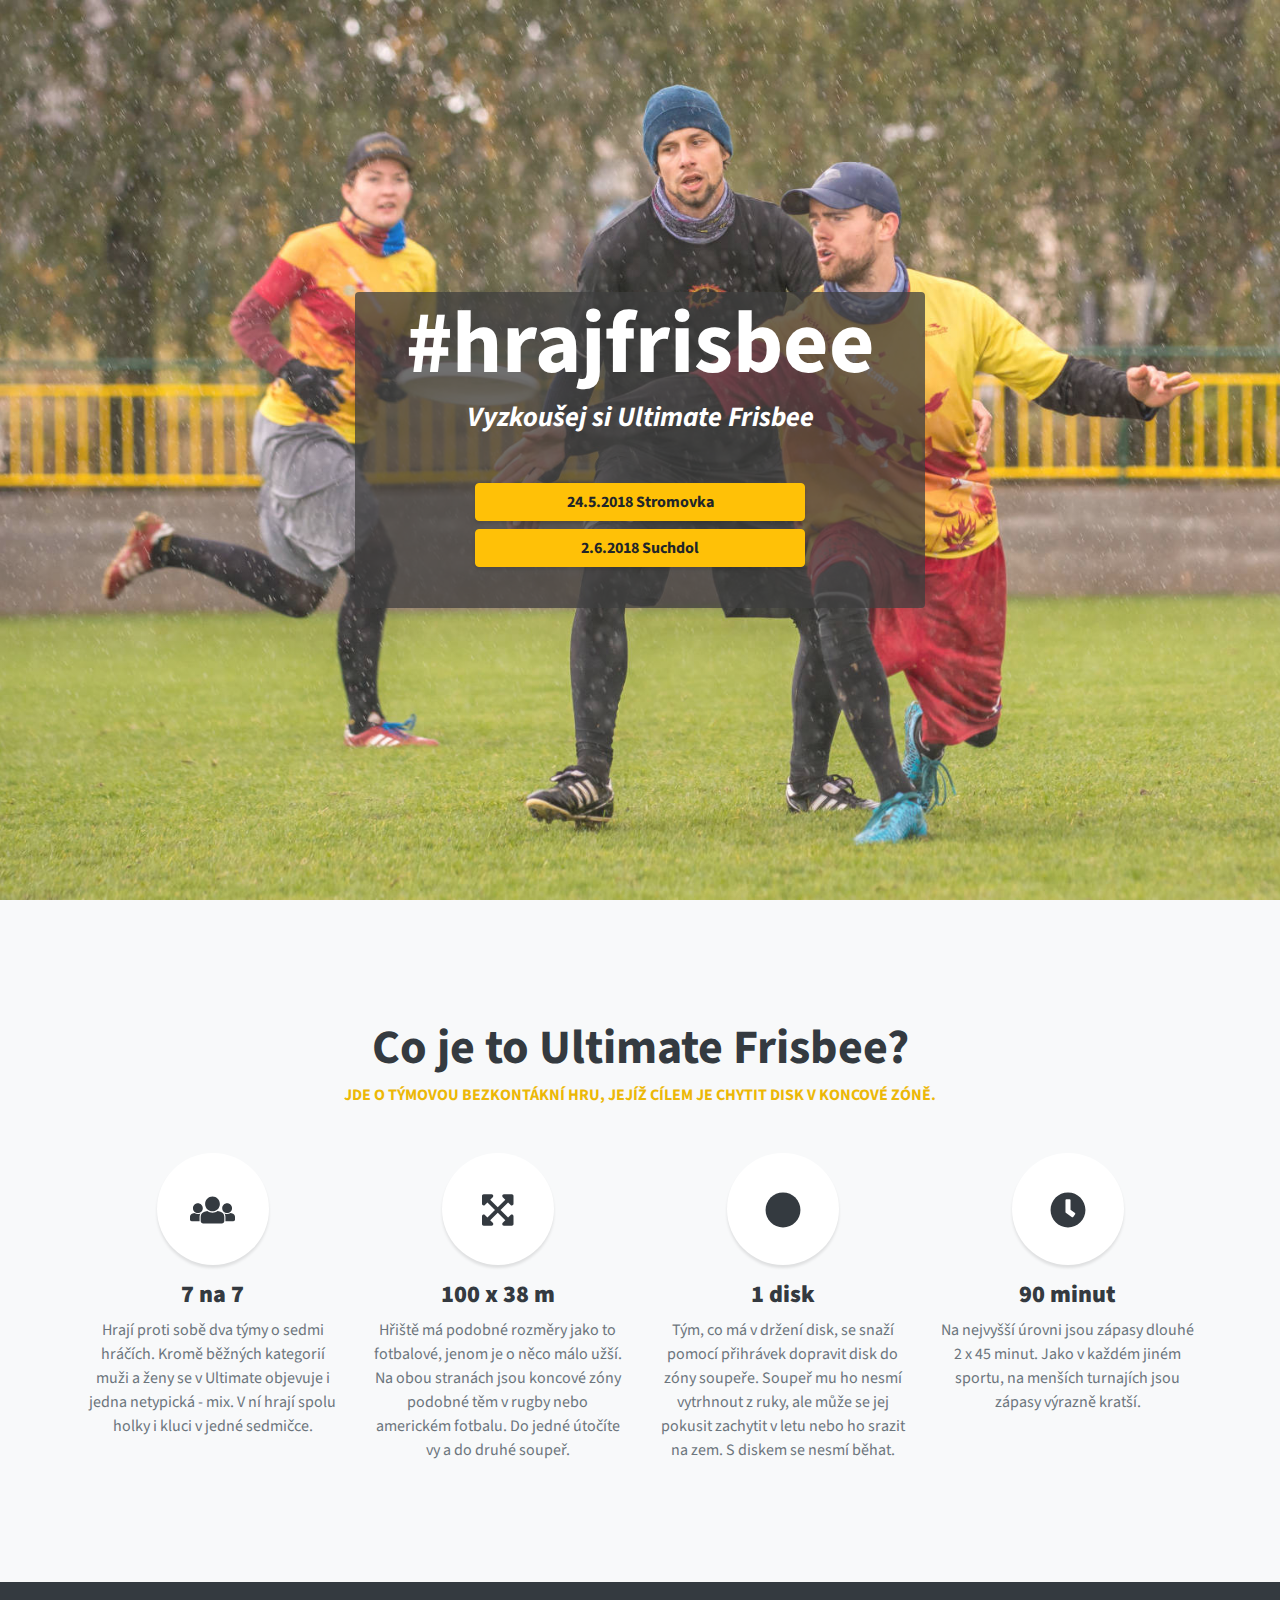
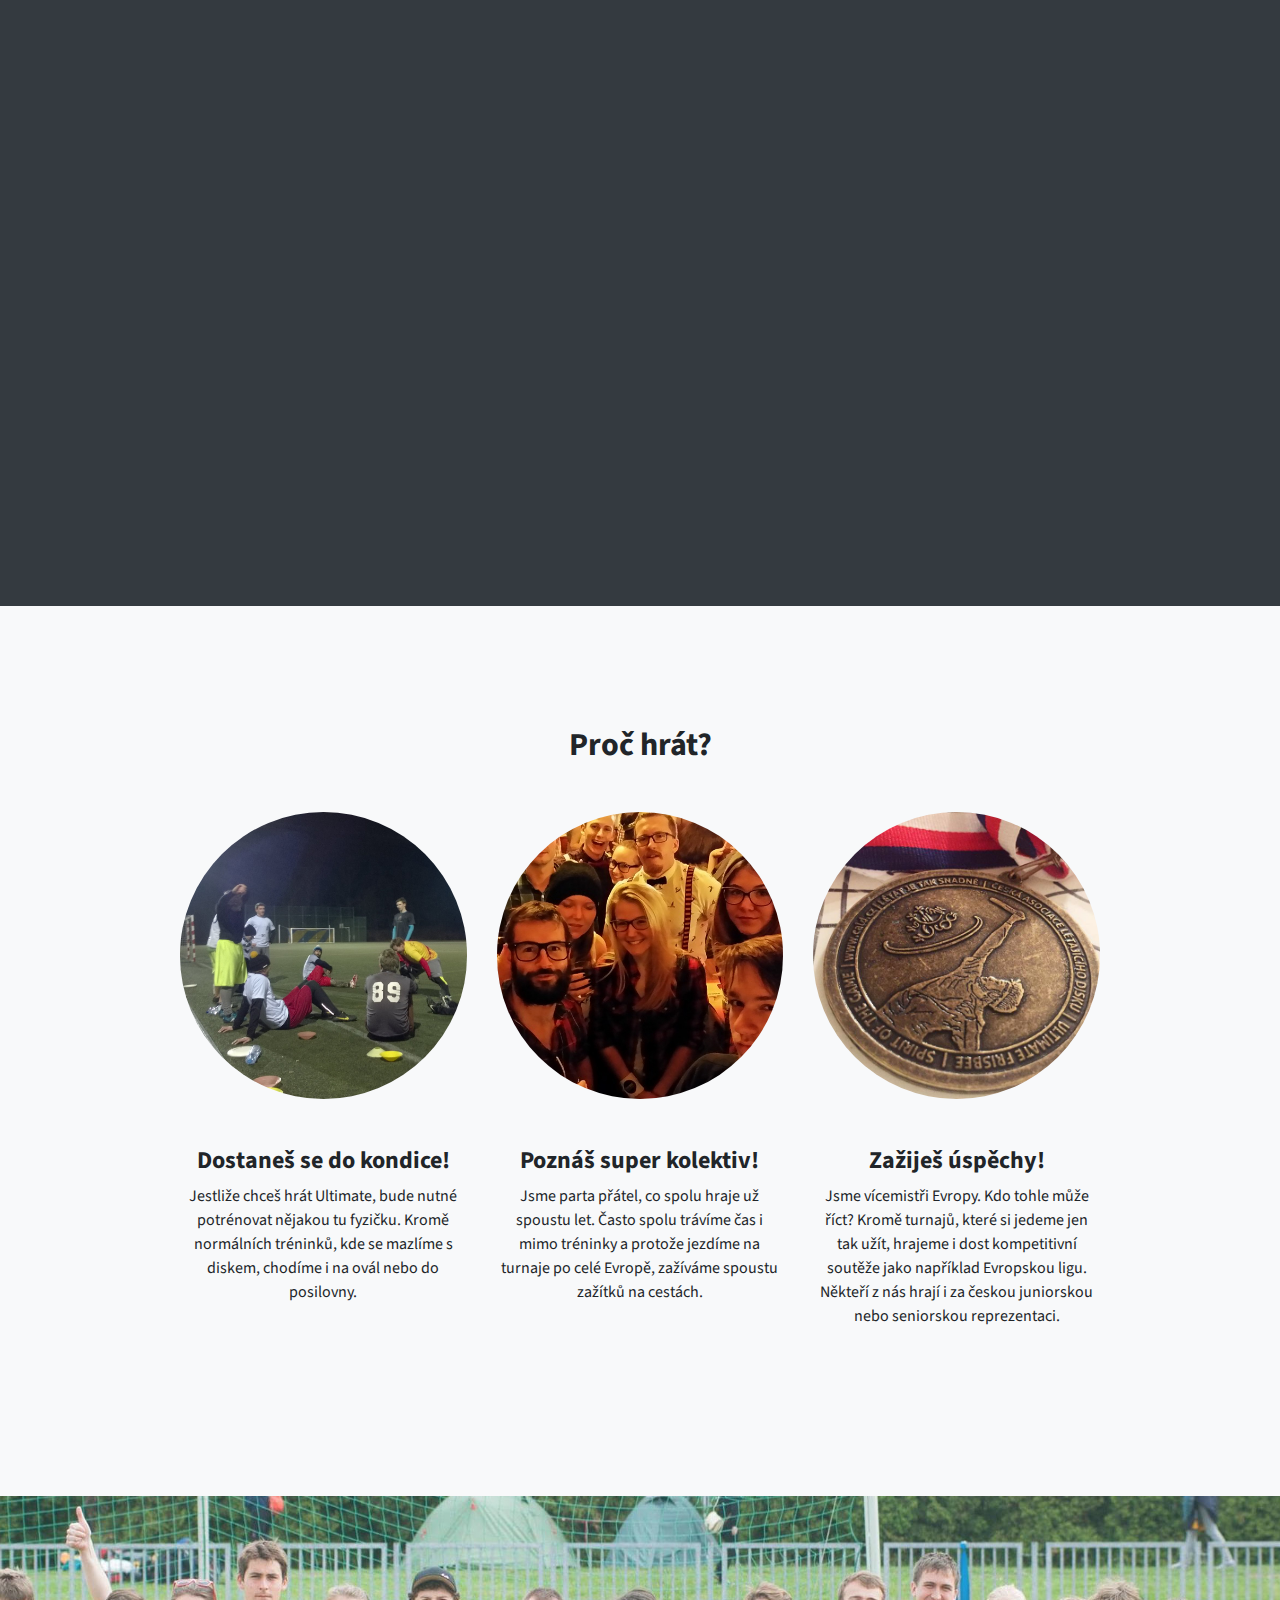
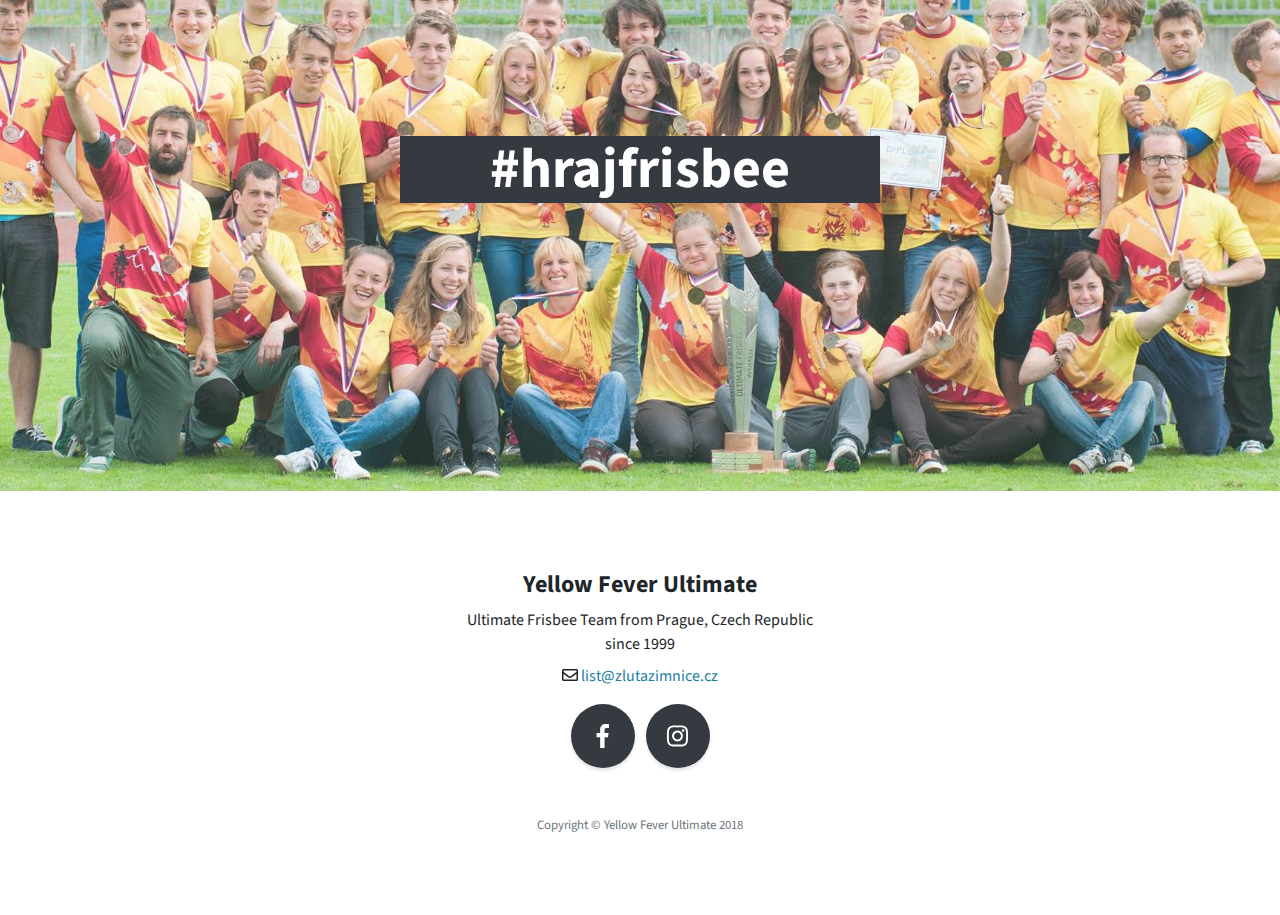
==== commit daae4f55: "Change CZU event date to 2.6.2018" ====
--- a/index.html
+++ b/index.html
@@ -73,8 +73,8 @@
               <button type="button" class="btn btn-warning btn-block" data-toggle="modal" data-target="#event-registration" data-for-event="24.5.2018: Stromovka">
                 24.5.2018 Stromovka
               </button>
-              <button type="button" class="btn btn-warning btn-block" data-toggle="modal" data-target="#event-registration" data-for-event="3.6.2018: Suchdol (hřiště ČZU)">
-                3.6.2018 Suchdol
+              <button type="button" class="btn btn-warning btn-block" data-toggle="modal" data-target="#event-registration" data-for-event="2.6.2018: Suchdol (hřiště ČZU)">
+                2.6.2018 Suchdol
               </button>
               <br>
             </h3>
@@ -280,7 +280,7 @@
                                     <select class="form-control" id="for_event" name="for_event">
                                         <!--<option value="10.5.2018: Stromovka">10.5.2018: Stromovka</option>-->
                                         <option value="24.5.2018: Stromovka">24.5.2018: Stromovka</option>
-                                        <option value="3.6.2018: Suchdol (hřiště ČZU)">3.6.2018: Suchdol (hřiště ČZU)
+                                        <option value="2.6.2018: Suchdol (hřiště ČZU)">2.6.2018: Suchdol (hřiště ČZU)
                                         </option>
                                     </select>
                                 </div>
@@ -331,9 +331,9 @@
                 'location_details': 'na Psí louce ve stromovce',
                 'map': '<iframe src="https://www.google.com/maps/embed?pb=!1m18!1m12!1m3!1d2558.9693489572423!2d14.407030415718936!3d50.10558067942919!2m3!1f0!2f0!3f0!3m2!1i1024!2i768!4f13.1!3m3!1m2!1s0x470b9528311ed303%3A0xc17f42f067d6914b!2sPs%C3%AD+louka!5e0!3m2!1sen!2scz!4v1523565693851" height="400" frameborder="0" style="border:0" allowfullscreen></iframe>'
             },
-            '3.6.2018: Suchdol (hřiště ČZU)': {
+            '2.6.2018: Suchdol (hřiště ČZU)': {
                 'description': $('#description-03-06').html(),
-                'date': '3.6.2018',
+                'date': '2.6.2018',
                 'time': '10:00',
                 'location_details': 'na fotbalovém hřišti ČZU na Suchdole',
                 'map': '<iframe src="https://www.google.com/maps/embed?pb=!1m18!1m12!1m3!1d2557.674896001035!2d14.37487196587895!3d50.129805179432466!2m3!1f0!2f0!3f0!3m2!1i1024!2i768!4f13.1!3m3!1m2!1s0x0%3A0x6d8487fc08bb6f0e!2sSuchdol+Sportcentrum+CZU!5e0!3m2!1sen!2scz!4v1523566219614" height="400" frameborder="0" style="border:0" allowfullscreen></iframe>'
@@ -370,13 +370,13 @@
   </script>
 
 <div id="description-24-5" class="d-none">
-    Už tě nebaví házet si “jen tak v parku s diskem” a chtěl/a bys něco víc? Nebo s házením teprve začínáš a chceš pse zlepšit?
+    Už tě nebaví házet si “jen tak v parku s diskem” a chtěl/a bys něco víc? Nebo s házením teprve začínáš a chceš se zlepšit?
     <br><br>
     Doraž 24.5. na Psí louku. Budeš mít možnost zahrát si kolektivní sport frisbee ultimate a naučit se různé způsoby házení s diskem.
     <br><br>
     Poznáš nás podle žlutých triček s nápisem <b>#hrajfrisbee</b>. S sebou potřebuješ jen sportovní oblečení a boty.
     <br><br>
-    Akce je zdarma a je určena všem ve věku 14-30 let.  Dokonce máš šanci vyhrát originální frisbee disk. (slosování proběhne na závěrečné akci 3.6.)
+    Akce je zdarma a je určena všem ve věku 14-30 let.  Dokonce máš šanci vyhrát originální frisbee disk. (slosování proběhne na závěrečné akci 2.6.)
     <br><br>
     Kdybys měl/a jakýkoliv dotaz, napiš nám zde na Facebooku nebo e-mail.
 </div>
@@ -384,10 +384,10 @@
 <div id="description-03-06" class="d-none">
 Nejsou termíny v týdnu pro tebe?
 <br><br>
-    3.6. v neděli přijď na <b>Suchdol na fotbalové hřiště ČZU</b>. Budeš mít možnost zahrát si kolektivní sport frisbee ultimate a naučit se i další způsoby házení s diskem.
+    2.6. v neděli přijď na <b>Suchdol na fotbalové hřiště ČZU</b>. Budeš mít možnost zahrát si kolektivní sport frisbee ultimate a naučit se i další způsoby házení s diskem.
 <br><br>
     Poznáš nás podle žlutých triček s nápisem <b>#hrajfrisbee</b>. S sebou potřebuješ jen sportovní oblečení a boty.
 <br><br>
-Akce je zdarma a je určena všem ve věku 14-30 let.  Dokonce máš šanci vyhrát originální frisbee disk. (slosování proběhne na závěrečné akci 3.6.)
+Akce je zdarma a je určena všem ve věku 14-30 let.  Dokonce máš šanci vyhrát originální frisbee disk. (slosování proběhne na závěrečné akci 2.6.)
 </div>
 </html>
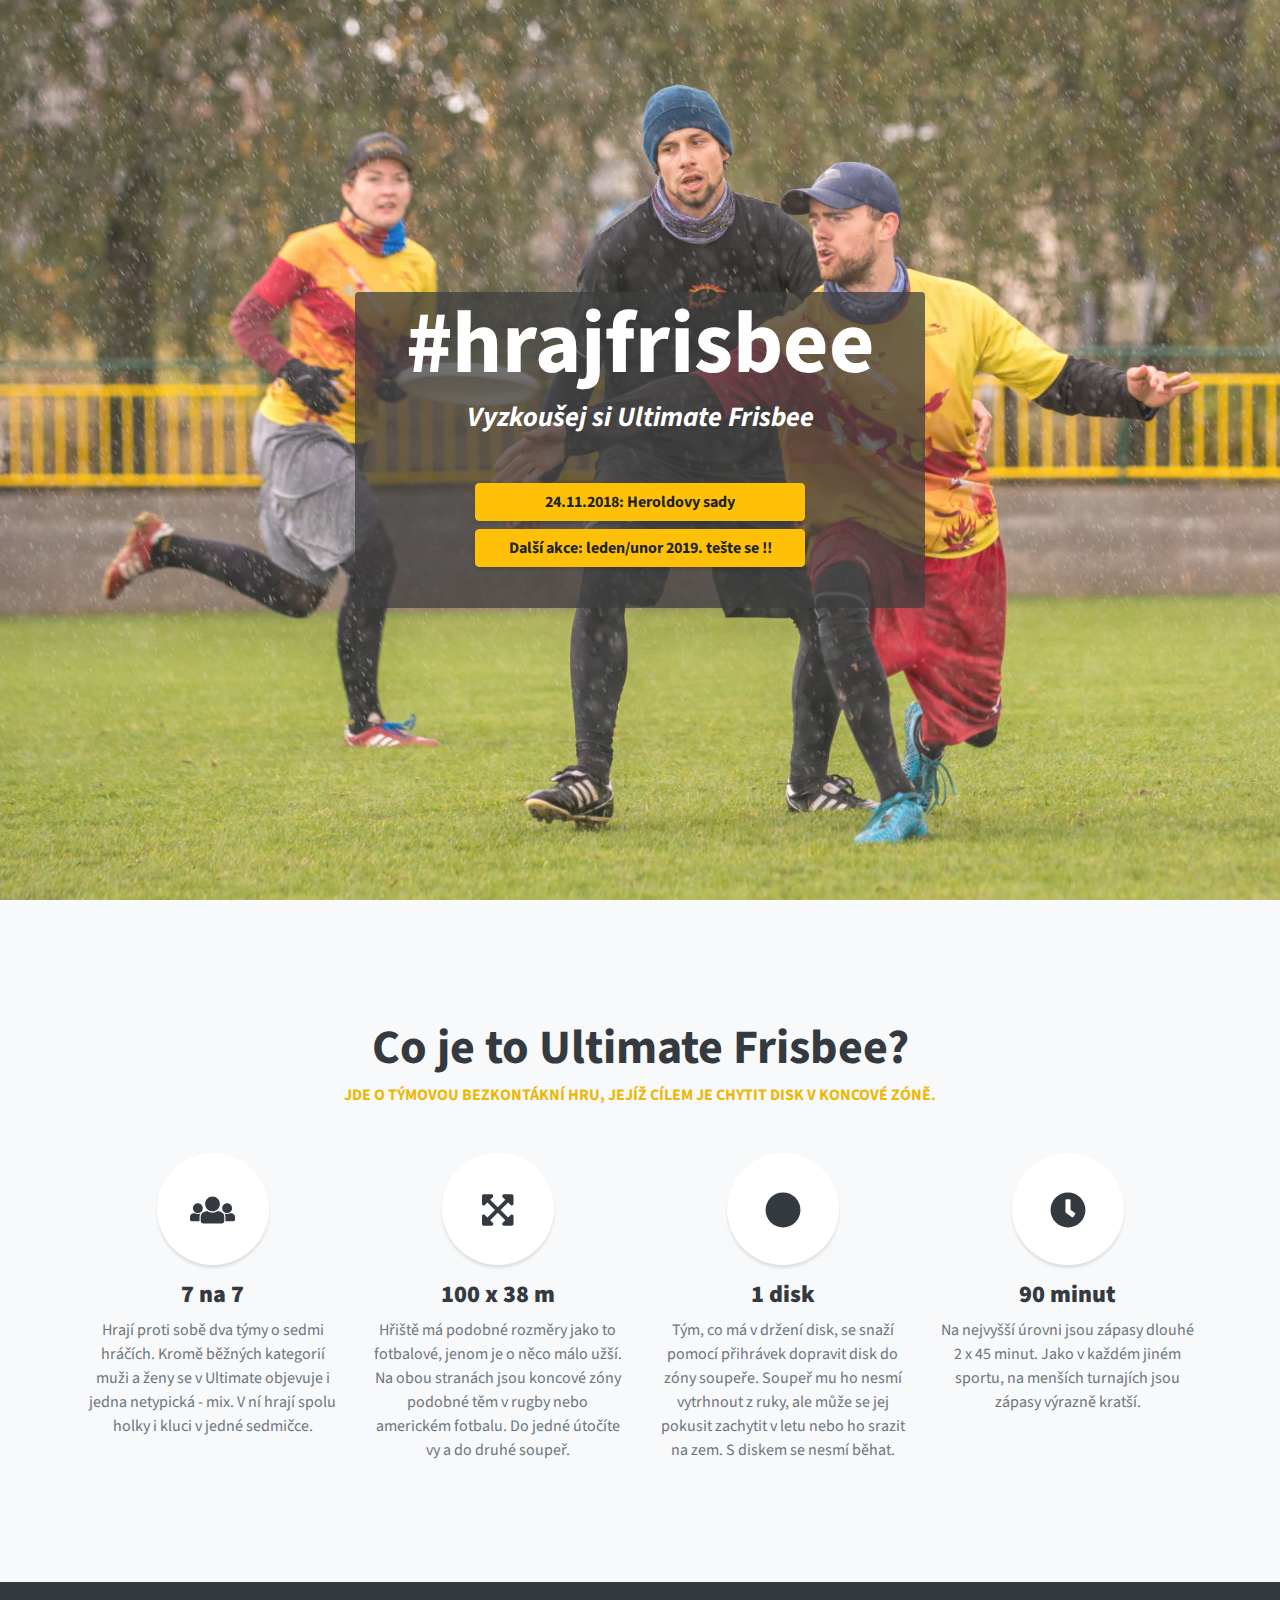
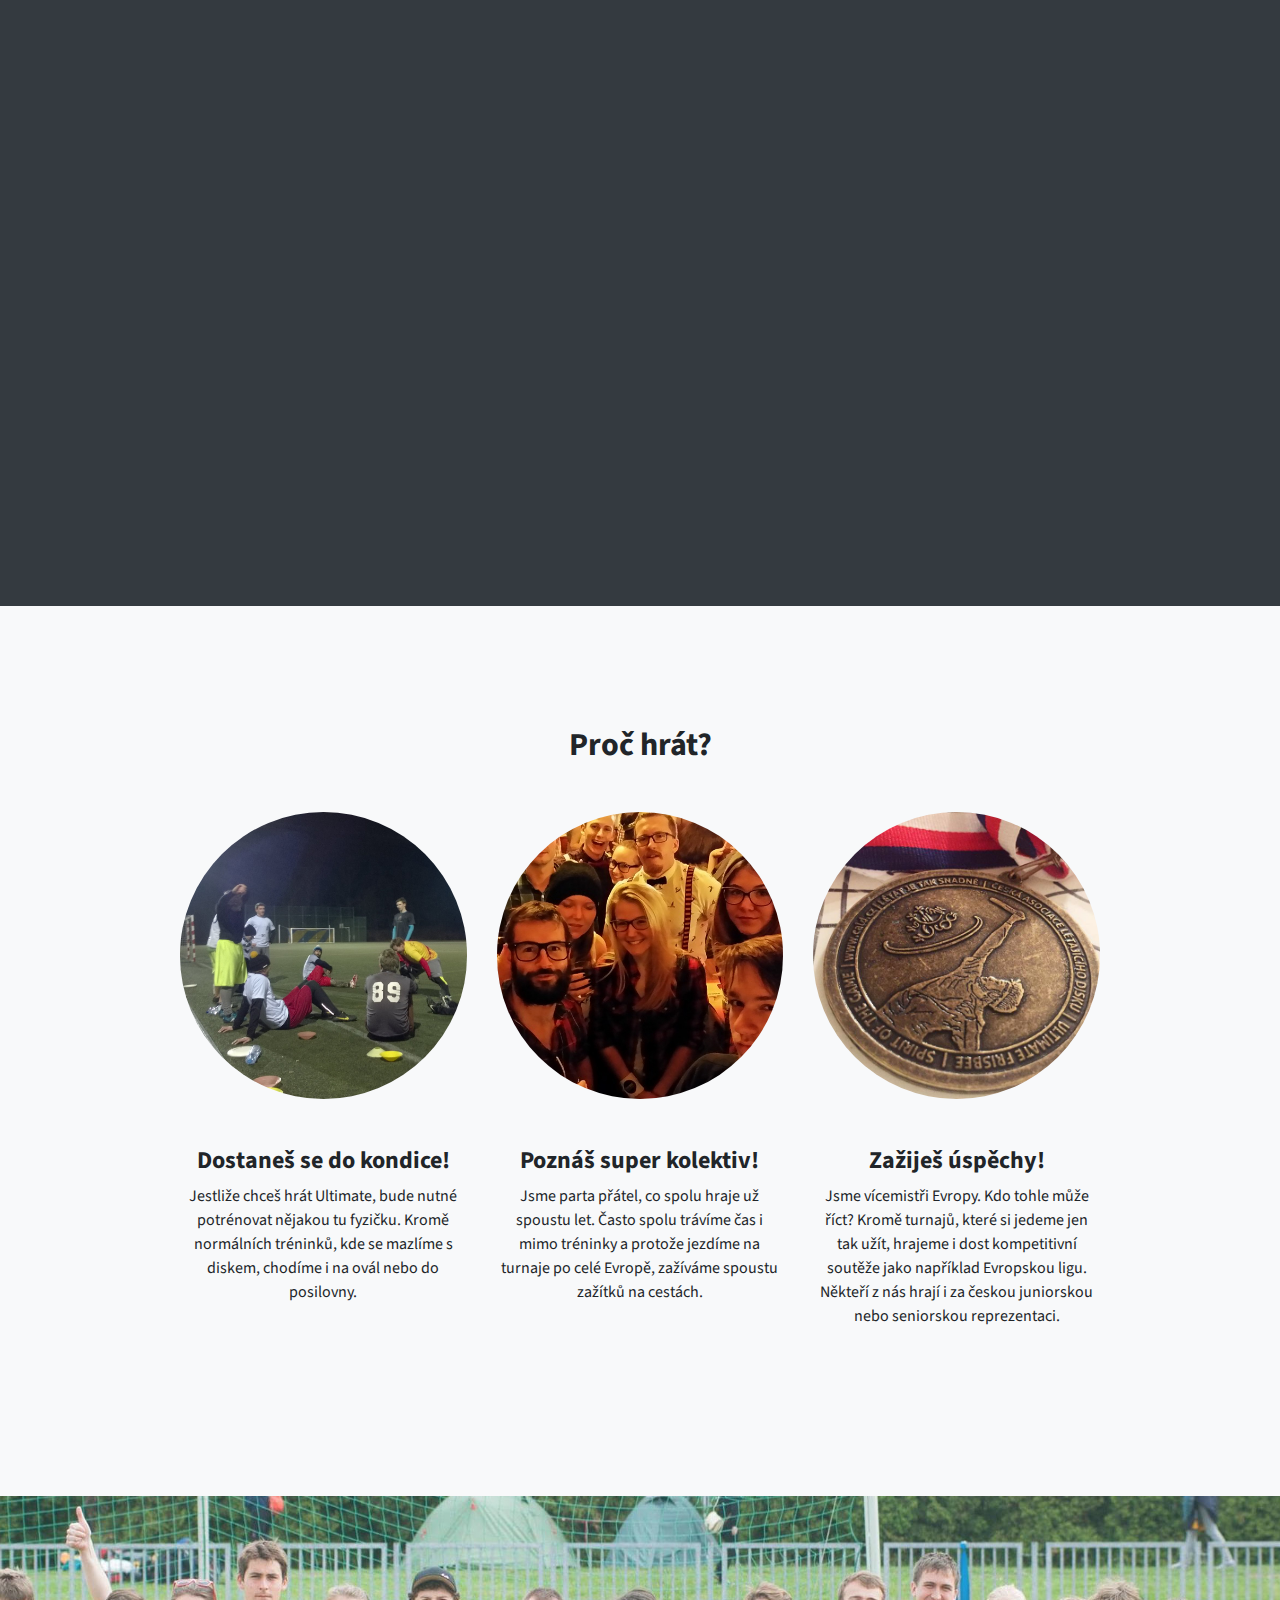
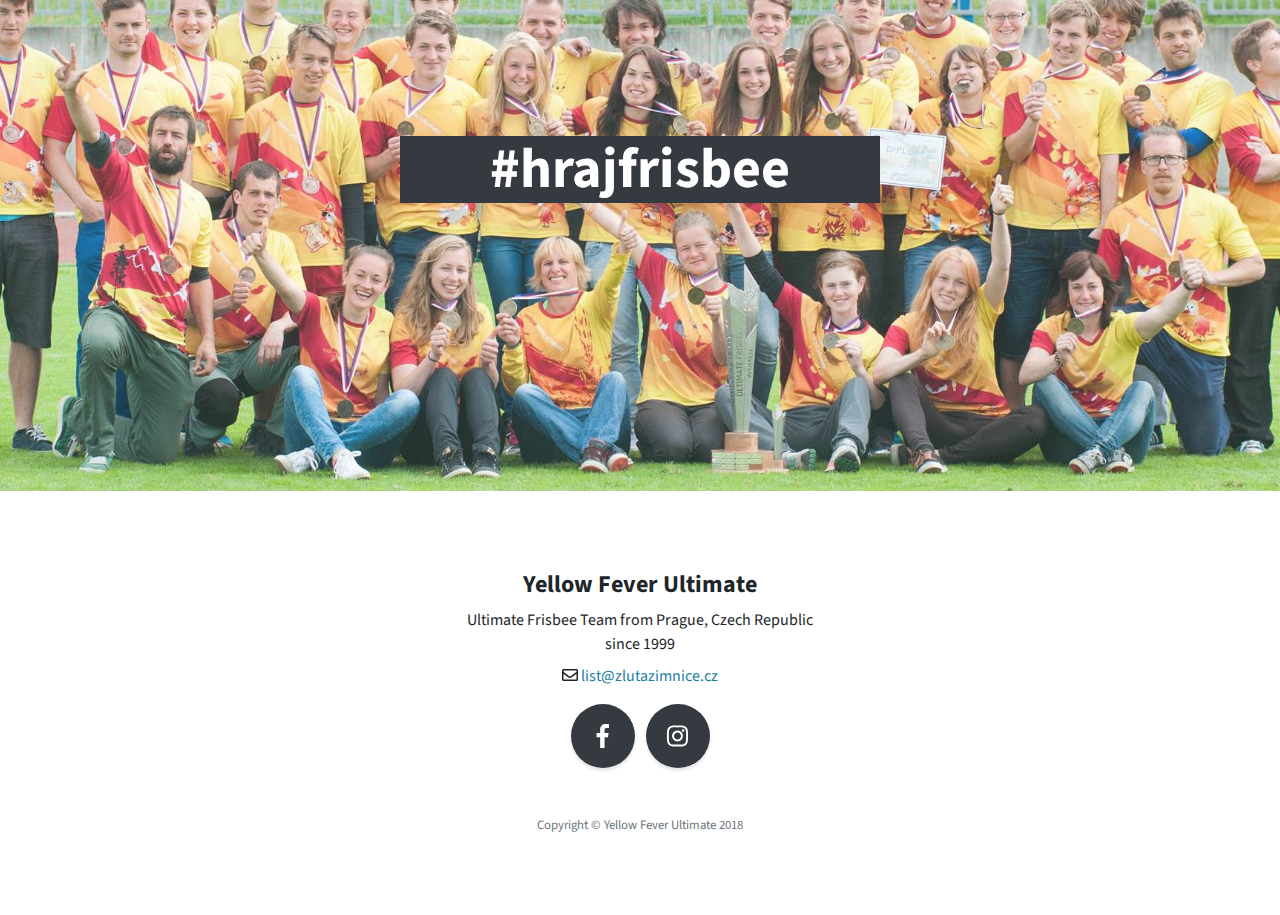
==== commit 98c19faa: "Add event on 24.11.2018 in heroldovy sady" ====
--- a/index.html
+++ b/index.html
@@ -70,11 +70,17 @@
                 <button type="button" class="btn btn-warning btn-block" data-toggle="modal" data-target="#event-registration" data-for-event="10.5.2018: Stromovka">
                 10.5.2018 Stromovka
               </button>-->
-              <button type="button" class="btn btn-warning btn-block" data-toggle="modal" data-target="#event-registration" data-for-event="24.5.2018: Stromovka">
+              <!--<button type="button" class="btn btn-warning btn-block" data-toggle="modal" data-target="#event-registration" data-for-event="24.5.2018: Stromovka">
                 24.5.2018 Stromovka
               </button>
               <button type="button" class="btn btn-warning btn-block" data-toggle="modal" data-target="#event-registration" data-for-event="2.6.2018: Suchdol (hřiště ČZU)">
                 2.6.2018 Suchdol
+              </button>-->
+              <button type="button" class="btn btn-warning btn-block" data-toggle="modal" data-target="#event-registration" data-for-event="24.11.2018: Heroldovy sady">
+                24.11.2018: Heroldovy sady
+              </button>
+              <button type="button" class="btn btn-warning btn-block" data-for-event="leden/unor 2019: Uvidime kde">
+                Další akce: leden/unor 2019. tešte se !!
               </button>
               <br>
             </h3>
@@ -279,8 +285,10 @@
                                     <label>Akce:</label>
                                     <select class="form-control" id="for_event" name="for_event">
                                         <!--<option value="10.5.2018: Stromovka">10.5.2018: Stromovka</option>-->
-                                        <option value="24.5.2018: Stromovka">24.5.2018: Stromovka</option>
-                                        <option value="2.6.2018: Suchdol (hřiště ČZU)">2.6.2018: Suchdol (hřiště ČZU)
+                                        <!--<option value="24.5.2018: Stromovka">24.5.2018: Stromovka</option>-->
+                                        <!--<option value="2.6.2018: Suchdol (hřiště ČZU)">2.6.2018: Suchdol (hřiště ČZU)-->
+                                        <option value="24.11.2018: Heroldovy sady">24.11.2018: Heroldovy sady</option>
+                                        <!--<option value="leden/unor 2019: Uvidime kde">leden/unor 2019: Uvidime kde</option>-->
                                         </option>
                                     </select>
                                 </div>
@@ -338,6 +346,13 @@
                 'location_details': 'na fotbalovém hřišti ČZU na Suchdole',
                 'map': '<iframe src="https://www.google.com/maps/embed?pb=!1m18!1m12!1m3!1d2557.674896001035!2d14.37487196587895!3d50.129805179432466!2m3!1f0!2f0!3f0!3m2!1i1024!2i768!4f13.1!3m3!1m2!1s0x0%3A0x6d8487fc08bb6f0e!2sSuchdol+Sportcentrum+CZU!5e0!3m2!1sen!2scz!4v1523566219614" height="400" frameborder="0" style="border:0" allowfullscreen></iframe>'
             },
+            '24.11.2018: Heroldovy sady': {
+                'description': $('#description-24-11').html(),
+                'date': '24.11.2018',
+                'time': '14:00',
+                'location_details': 'Heroldovy sady, velka hala: https://www.hazenasokolvrsovice.eu',
+                'map': '<iframe src="https://www.google.com/maps/embed?pb=!1m14!1m8!1m3!1d5121.745683049253!2d14.45484!3d50.069943!3m2!1i1024!2i768!4f13.1!3m3!1m2!1s0x470b937ef3a821ed%3A0x8941d9769345e6f5!2sHolandsk%C3%A1+669%2F1%2C+101+00+Praha+10-Vr%C5%A1ovice!5e0!3m2!1sen!2scz!4v1542710403613" height="400" frameborder="0" style="border:0" allowfullscreen></iframe>'
+            },
         }
         console.log( "ready!" );
         $("[data-target='#event-registration']").bind("click", function(){
@@ -390,4 +405,27 @@
 <br><br>
 Akce je zdarma a je určena všem ve věku 14-30 let.  Dokonce máš šanci vyhrát originální frisbee disk. (slosování proběhne na závěrečné akci 2.6.)
 </div>
+
+<div id="description-24-11" class="d-none">
+    Zajímá tě <b>ultimate frisbee?</b> Anebo vůbec nevíš co to je a rád/a by ses o něm dozvěděl/a víc? Super! :)
+    <br><br>
+    Přijď si vyzkoušet házení s létajícím talířem a hru ultimate frisbee - všecko Ti ukážeme a vysvětlíme. Doraž na frisbee odpoledne pod vedením týmu Yellow Fever, který pořádáme ve spolupráci s Gymnáziem Voděradská.
+    <br><br>
+    Program:
+        <ul>
+            <li>workshop v házení s létajícím talířem</li>
+            <li>ukázkový trénink, kde si vyzkoušíš házení i herní situace</li>
+            <li>hra pod vedením hráčů Yellow Fever</li>
+        </ul>
+    <br>
+    Jestli se Ti termín hodí, napiš nám do zpráv a my Ti řekneme více informací. Pokud tento termín nemůžeš, stay tuned, v lednu plánujeme další akce.
+    <br><br>
+    Požadavky: Holky a kluci ve věku 14-99 s chutí hýbat se a zapálením pro nové věci.<br>
+        S sebou: <b>Sálovky nebo tenisky s čistou podrážkou, sportovní oblečení a pití.</b>
+    <br><br>
+    Kde?:<br>
+    Ve velké hale <b>https://www.hazenasokolvrsovice.eu</b>
+    <br>
+    Facebook event: <a href="https://www.facebook.com/events/197389924515609/">https://www.facebook.com/events/197389924515609/</a>
+</div>
 </html>
